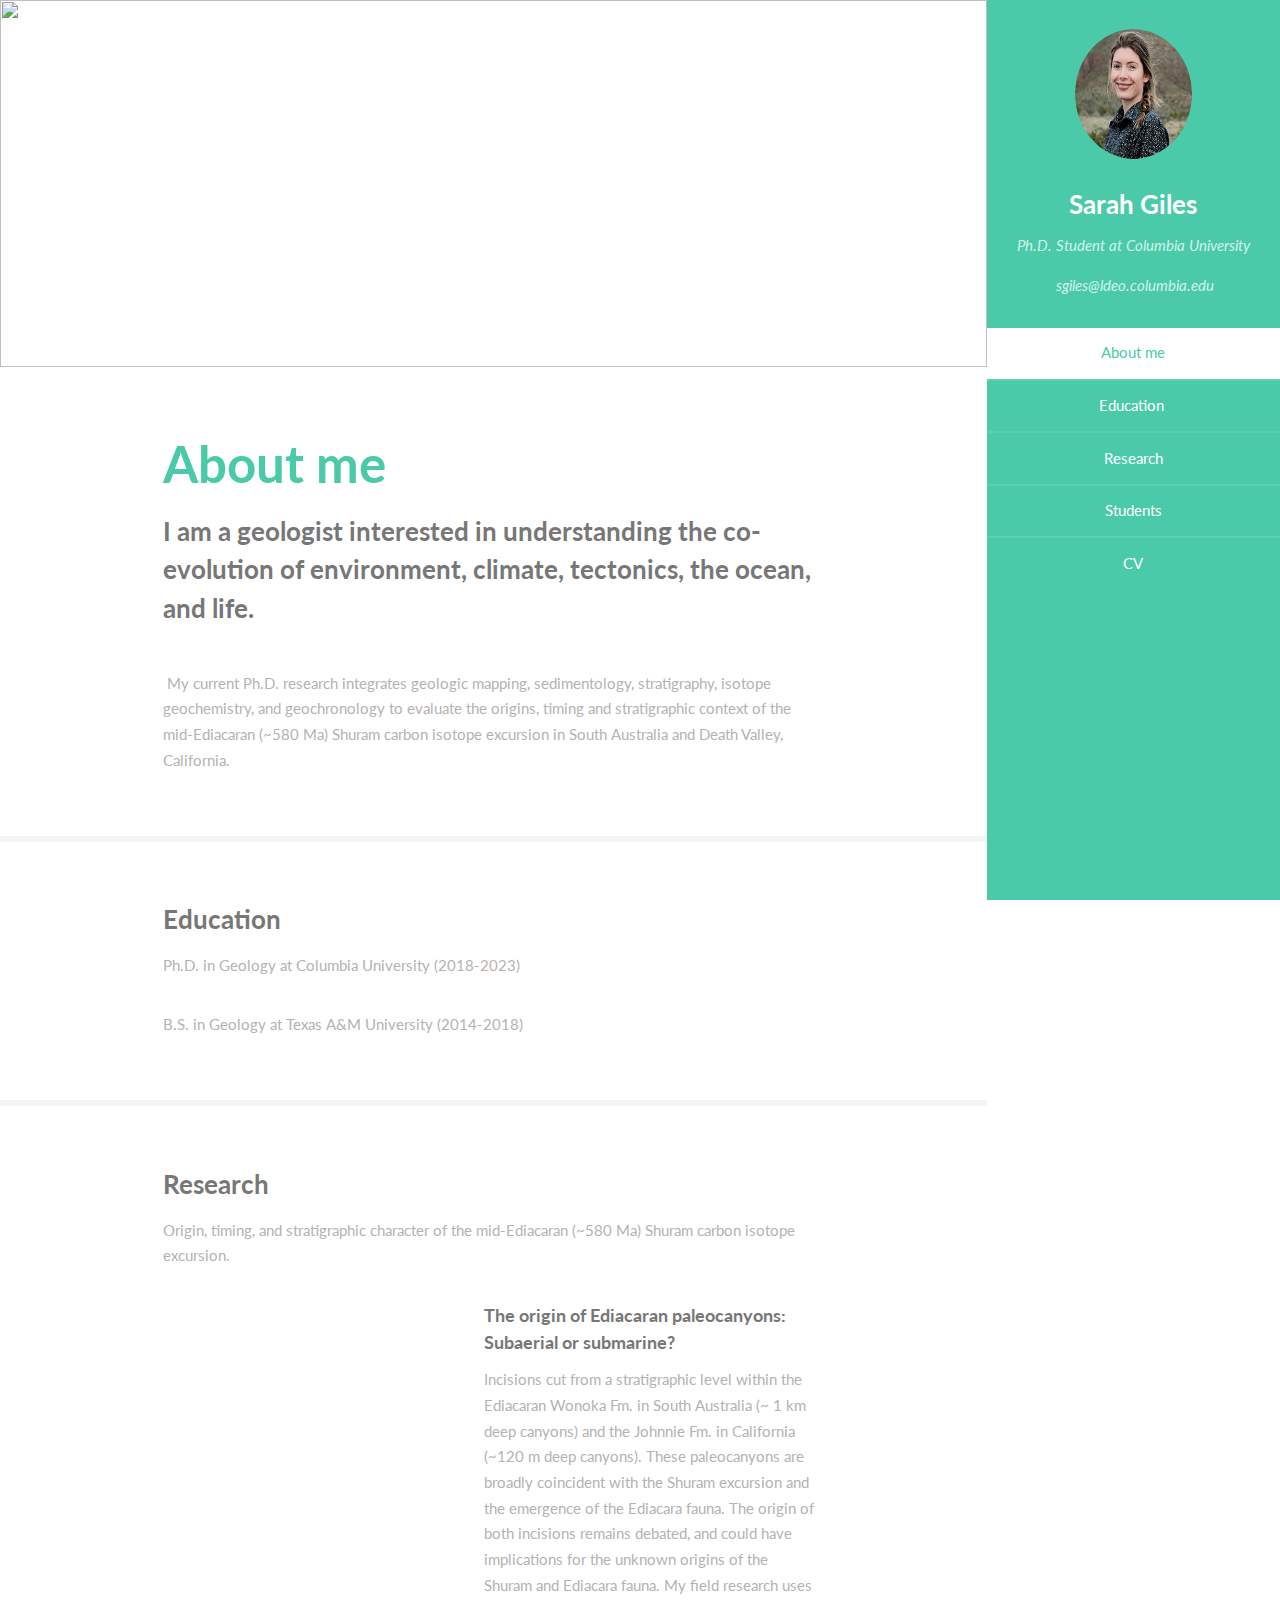
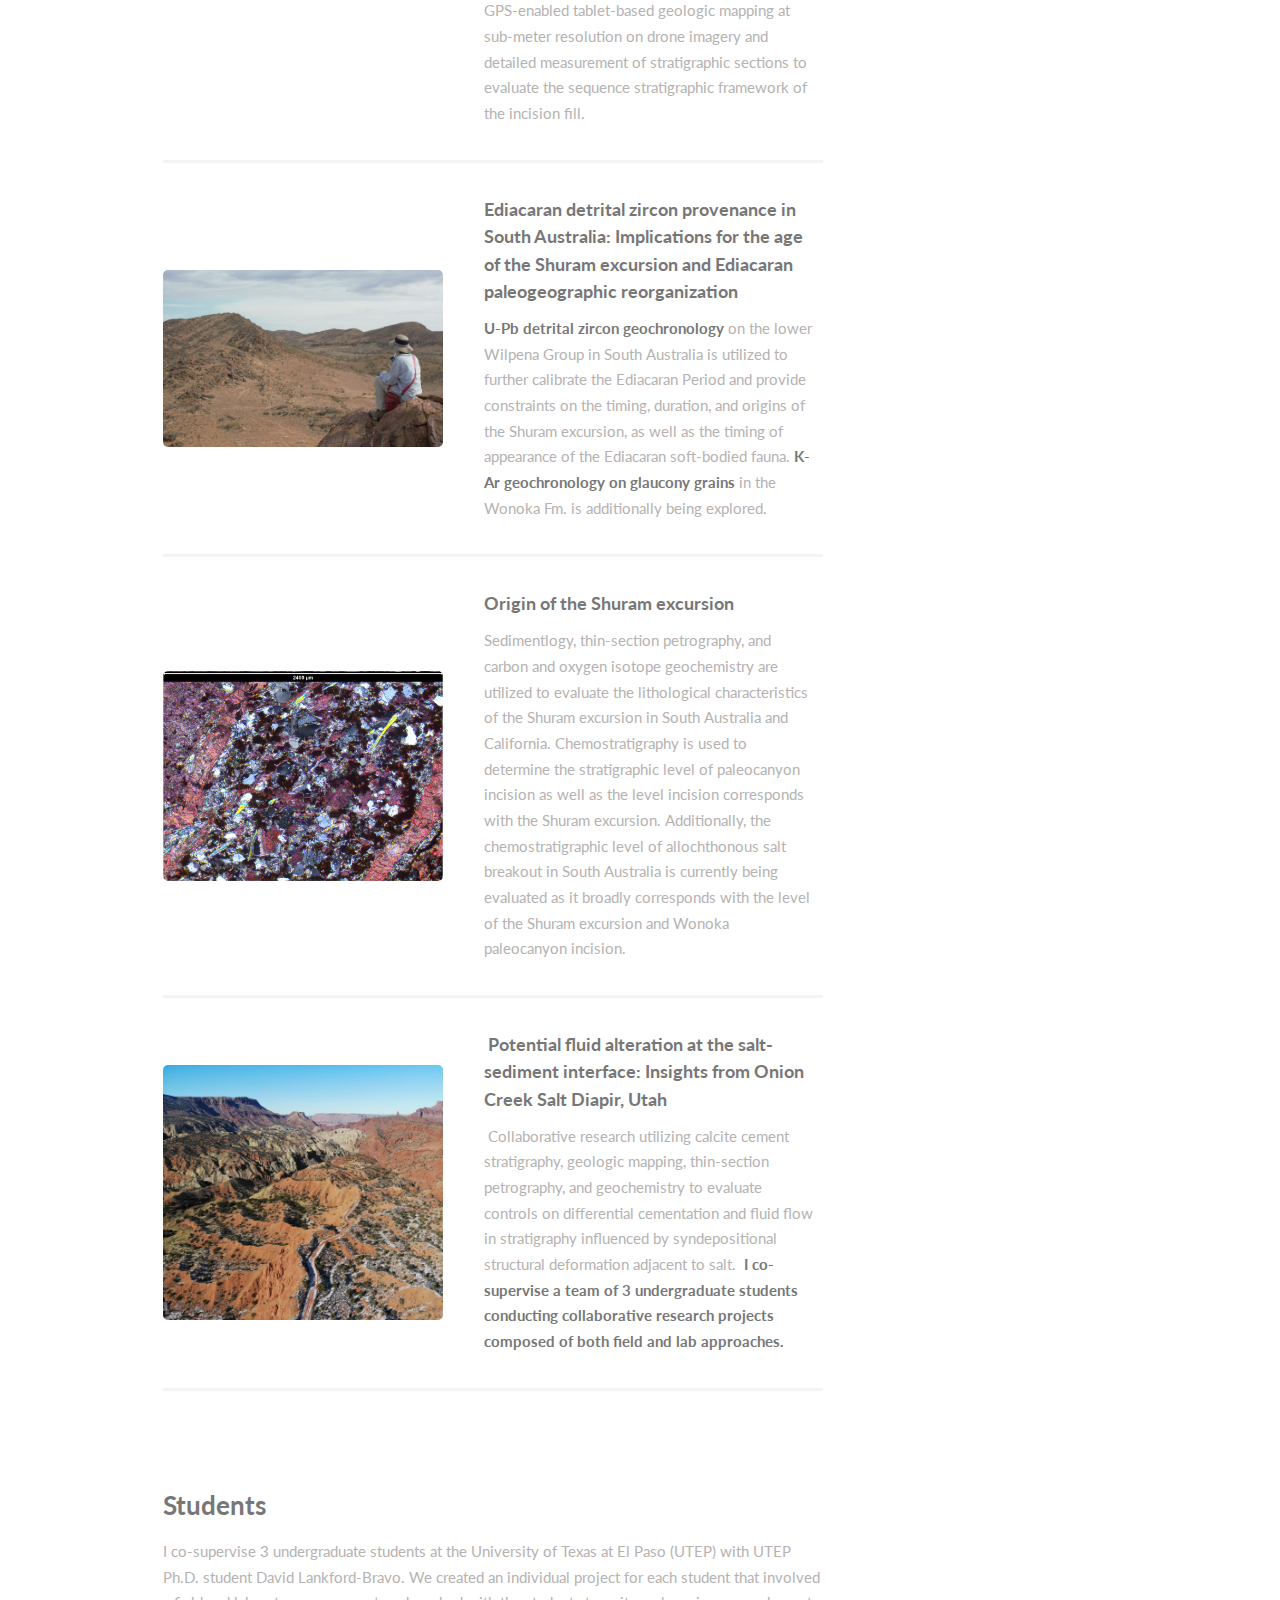
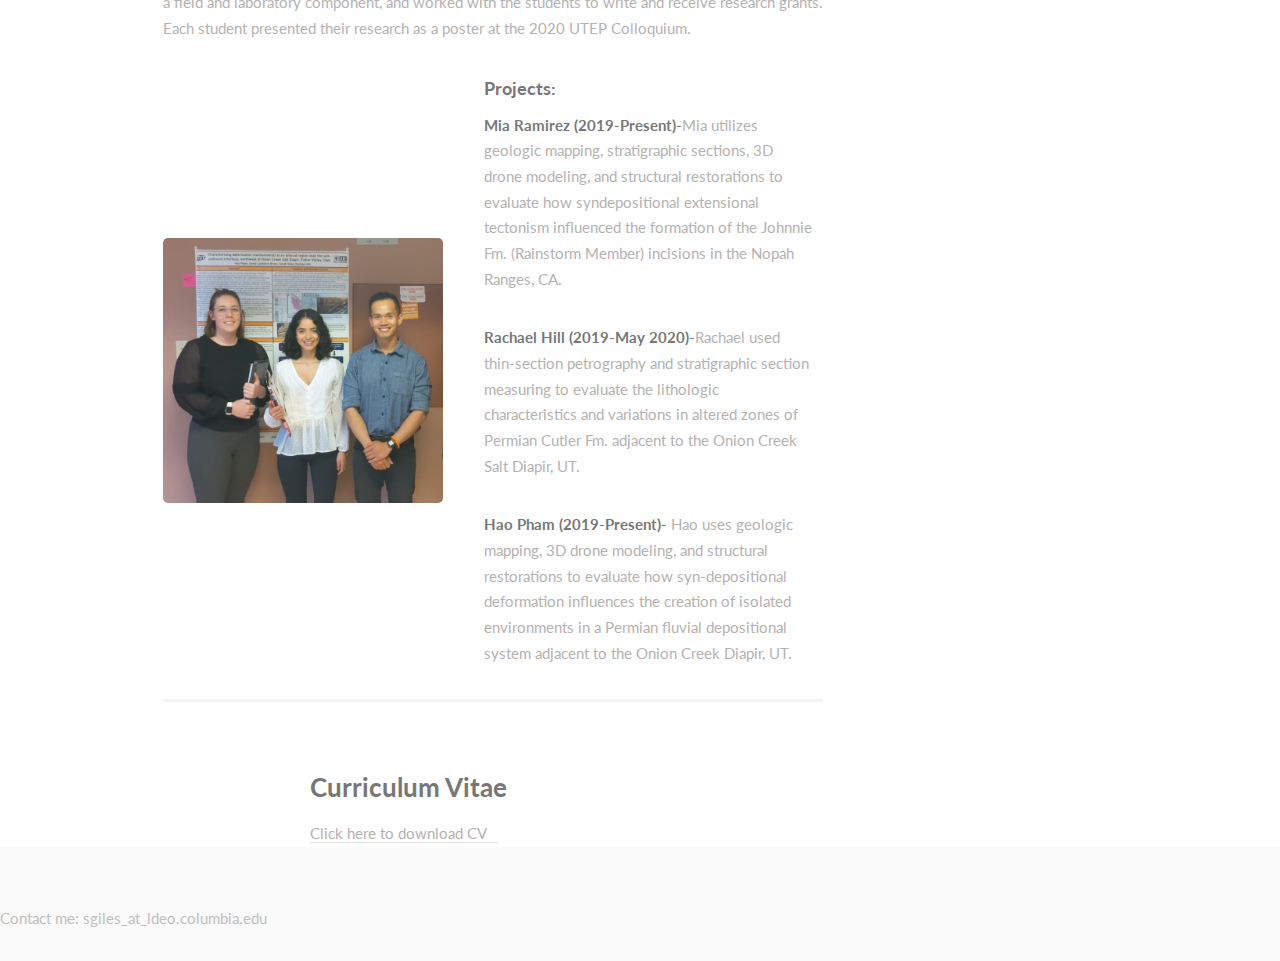
==== html5up-read-only/index.html @ ec3515dc "wowzers" ====
<!DOCTYPE HTML>
<!--
	Read Only by HTML5 UP
	html5up.net | @ajlkn
	Free for personal and commercial use under the CCA 3.0 license (html5up.net/license)
-->
<html>
	<head>
		<title>Read Only by HTML5 UP</title>
		<meta charset="utf-8" />
		<meta name="viewport" content="width=device-width, initial-scale=1, user-scalable=no" />
		<link rel="stylesheet" href="assets/css/main.css" />
	</head>
	<body class="is-preload">

		<!-- Header -->
			<section id="header">
				<header>
					<span class="image avatar"><img src="SG_Website_Photo_square2.jpg" alt="Sarah Giles the Coolest" width="600" height="130" /></span>
					<h1 id="logo"><a href="#">Sarah Giles</a></h1>
				  <p>Ph.D. Student at Columbia University</p>
					<p>&nbsp;sgiles@ldeo.columbia.edu</p>
                </header>
				<nav id="nav">
					<ul>
						<li><a href="#one" class="active">About me</a></li>
						<li><a href="#two">Education&nbsp;</a></li>
						<li><a href="#three">Research</a></li>
						<li><a href="#four">Students</a></li>
						<li><a href="#five">CV</a></li>
					</ul>
				</nav>
				
					</ul>
				</footer>
			</section>

		<!-- Wrapper -->
			<div id="wrapper">

				<!-- Main -->
					<div id="main">

						<!-- One -->
							<section id="one">
								<div class="image main" data-position="center">
									<img src="Aus_Drone_1.jpg" alt="" />
								</div>
								<div class="container">
									<header class="major">
									  <h2>About me</h2>
										<p>I am a geologist interested in understanding the co-evolution of environment, climate, tectonics, the ocean, and life.</p>
                                  </header>
									<p>&nbsp;My current Ph.D. research integrates geologic mapping, sedimentology, stratigraphy, isotope geochemistry, and geochronology to evaluate the origins, timing and stratigraphic context of the mid-Ediacaran (~580 Ma) Shuram carbon isotope excursion in South Australia and Death Valley, California.</p>
								</div>
							</section>

						<!-- Two -->
							<section id="two">
								<div class="container">
									<h3>Education</h3>
									<p>Ph.D. in Geology at Columbia University (2018-2023)</p>
									<p>B.S. in Geology at Texas A&M University (2014-2018) </p>
									
									</ul>
								</div>
							</section>

						<!-- Three -->
							<section id="three">
								<div class="container">
									<h3>Research</h3>
									<p> Origin, timing, and stratigraphic character of the mid-Ediacaran (~580 Ma) Shuram carbon isotope excursion.</p>
									<div class="features">
										<article>
											<a href="#" class="image"><img src="SG_photo_inthefield.JPG" alt="" /></a>
										  <div class="inner">
											<h4>The origin of Ediacaran paleocanyons: Subaerial or submarine?</h4>
											  <p>Incisions cut from a stratigraphic level within the Ediacaran Wonoka Fm. in South Australia (~ 1 km deep canyons) and the Johnnie Fm. in California (~120 m deep canyons). These paleocanyons are broadly coincident with the Shuram excursion and the emergence of the Ediacara fauna. The origin of both incisions remains debated, and could have implications for the unknown origins of the Shuram and Ediacara fauna. My field research uses GPS-enabled tablet-based geologic mapping at sub-meter resolution on drone imagery and&nbsp; detailed measurement of stratigraphic sections to evaluate the sequence stratigraphic framework of the incision fill. </p>
											</div>
										</article>
										<article>
											<a href="#" class="image"><img src="rocks.jpg" alt="" /></a>
										  <div class="inner">
											<h4>Ediacaran detrital zircon provenance in South Australia: Implications for the age of the Shuram excursion and Ediacaran paleogeographic reorganization &nbsp;</h4>
											  <p><strong>U-Pb detrital zircon geochronology</strong> on the lower Wilpena Group in South Australia is utilized to further calibrate the Ediacaran Period and provide constraints on the timing, duration, and origins of the Shuram excursion, as well as the timing of appearance of the Ediacaran soft-bodied fauna. <strong>K-Ar geochronology on glaucony grains</strong> in the Wonoka Fm. is additionally being explored.  &nbsp; &nbsp;</p>
										  </div>
										</article>
										<article>
											<a href="#" class="image"><img src="thin section.jpg" alt="" /></a>
											<div class="inner">
												<h4>Origin of the Shuram excursion</h4>
												<p>Sedimentlogy, thin-section petrography, and carbon and oxygen isotope geochemistry are utilized to evaluate the lithological characteristics of the Shuram excursion in South Australia and California. Chemostratigraphy is used to determine the stratigraphic level of paleocanyon incision as well as the level incision corresponds with the Shuram excursion. Additionally, the chemostratigraphic level of allochthonous salt breakout in South Australia is currently being evaluated as it broadly corresponds with the level of the Shuram excursion and Wonoka paleocanyon incision. </p>
										    </div>
										</article>
										<article>
											<a href="#" class="image"><img src="Picture1.jpg" alt="" /></a>
										  <div class="inner">
											<h4>&nbsp;Potential fluid alteration at the salt-sediment interface: Insights from Onion Creek Salt Diapir, Utah</h4>
											  <p>&nbsp;Collaborative research utilizing calcite cement stratigraphy, geologic mapping, thin-section petrography, and geochemistry to evaluate controls on differential cementation and fluid flow in stratigraphy influenced by syndepositional structural deformation adjacent to salt.&nbsp; <strong>I co-supervise a team of 3 undergraduate students conducting collaborative research projects composed of both field and lab approaches. </strong></p>
										  </div>
										</article>
										<article>
											</div>
										</article>
							  </div>
								</div>
							</section>

						<!-- Four -->
							<section id="four">
								<div class="container">
	<h3>Students&nbsp;</h3>
									<p>I co-supervise 3 undergraduate students at the University of Texas at El Paso (UTEP) with UTEP Ph.D. student David Lankford-Bravo. We created an individual project for each student that involved a field and laboratory component, and worked with the students to write and receive research grants. Each student presented their research as a poster at the 2020 UTEP Colloquium. </p>
									<div class="features">
										<article>
										  <a href="#" class="image"><img src="Students.jpg" alt="" /></a>
											<div class="inner">
												<h4>Projects:&nbsp;&nbsp; </h4> 
											  <p><strong> Mia Ramirez (2019-Present)-</strong>Mia utilizes geologic mapping, stratigraphic sections, 3D drone modeling, and structural restorations to evaluate how syndepositional extensional tectonism influenced the formation of the Johnnie Fm. (Rainstorm Member) incisions in the Nopah Ranges, CA.&nbsp;</p>
											  <p><strong>Rachael Hill (2019-May 2020)-</strong>Rachael used thin-section petrography and stratigraphic section measuring to evaluate the lithologic characteristics and variations in altered zones of Permian Cutler Fm. adjacent to the Onion Creek Salt Diapir, UT.&nbsp;</p>
												<p><strong>Hao Pham (2019-Present)- </strong>Hao uses geologic mapping, 3D drone modeling, and structural restorations to evaluate how syn-depositional deformation influences the creation of isolated environments in a Permian fluvial depositional system adjacent to the Onion Creek Diapir, UT.</p>
                                            </div>
	</article>
										<article>
											</div>
										</div>
									</form>
								</div>
							</section>
             <!-- Five -->
							<section id="two">
							  <div class="container">
								<h3>Curriculum Vitae</h3>
									<a href="Giles_CV_2020_Web.docx">Click here to download CV&nbsp; &nbsp;</a>
									
									
								  </ul>
								</div>
							</section>

						<!-- Five -->
						<!--
							<section id="five">
								<div class="container">
									<h3>Elements</h3>

									<section>
										<h4>Text</h4>
										<p>This is <b>bold</b> and this is <strong>strong</strong>. This is <i>italic</i> and this is <em>emphasized</em>.
										This is <sup>superscript</sup> text and this is <sub>subscript</sub> text.
										This is <u>underlined</u> and this is code: <code>for (;;) { ... }</code>. Finally, <a href="#">this is a link</a>.</p>
										<hr />
										<header>
											<h4>Heading with a Subtitle</h4>
											<p>Lorem ipsum dolor sit amet nullam id egestas urna aliquam</p>
										</header>
										<p>Nunc lacinia ante nunc ac lobortis. Interdum adipiscing gravida odio porttitor sem non mi integer non faucibus ornare mi ut ante amet placerat aliquet. Volutpat eu sed ante lacinia sapien lorem accumsan varius montes viverra nibh in adipiscing blandit tempus accumsan.</p>
										<header>
											<h5>Heading with a Subtitle</h5>
											<p>Lorem ipsum dolor sit amet nullam id egestas urna aliquam</p>
										</header>
										<p>Nunc lacinia ante nunc ac lobortis. Interdum adipiscing gravida odio porttitor sem non mi integer non faucibus ornare mi ut ante amet placerat aliquet. Volutpat eu sed ante lacinia sapien lorem accumsan varius montes viverra nibh in adipiscing blandit tempus accumsan.</p>
										<hr />
										<h2>Heading Level 2</h2>
										<h3>Heading Level 3</h3>
										<h4>Heading Level 4</h4>
										<h5>Heading Level 5</h5>
										<h6>Heading Level 6</h6>
										<hr />
										<h5>Blockquote</h5>
										<blockquote>Fringilla nisl. Donec accumsan interdum nisi, quis tincidunt felis sagittis eget tempus euismod. Vestibulum ante ipsum primis in faucibus vestibulum. Blandit adipiscing eu felis iaculis volutpat ac adipiscing accumsan faucibus. Vestibulum ante ipsum primis in faucibus lorem ipsum dolor sit amet nullam adipiscing eu felis.</blockquote>
										<h5>Preformatted</h5>
										<pre><code>i = 0;

while (!deck.isInOrder()) {
    print 'Iteration ' + i;
    deck.shuffle();
    i++;
}

print 'It took ' + i + ' iterations to sort the deck.';</code></pre>
									</section>

									<section>
										<h4>Lists</h4>
										<div class="row">
											<div class="col-6 col-12-xsmall">
												<h5>Unordered</h5>
												<ul>
													<li>Dolor pulvinar etiam magna etiam.</li>
													<li>Sagittis adipiscing lorem eleifend.</li>
													<li>Felis enim feugiat dolore viverra.</li>
												</ul>
												<h5>Alternate</h5>
												<ul class="alt">
													<li>Dolor pulvinar etiam magna etiam.</li>
													<li>Sagittis adipiscing lorem eleifend.</li>
													<li>Felis enim feugiat dolore viverra.</li>
												</ul>
											</div>
											<div class="col-6 col-12-xsmall">
												<h5>Ordered</h5>
												<ol>
													<li>Dolor pulvinar etiam magna etiam.</li>
													<li>Etiam vel felis at lorem sed viverra.</li>
													<li>Felis enim feugiat dolore viverra.</li>
													<li>Dolor pulvinar etiam magna etiam.</li>
													<li>Etiam vel felis at lorem sed viverra.</li>
													<li>Felis enim feugiat dolore viverra.</li>
												</ol>
												<h5>Icons</h5>
												<ul class="icons">
													<li><a href="#" class="icon brands fa-twitter"><span class="label">Twitter</span></a></li>
													<li><a href="#" class="icon brands fa-facebook-f"><span class="label">Facebook</span></a></li>
													<li><a href="#" class="icon brands fa-instagram"><span class="label">Instagram</span></a></li>
													<li><a href="#" class="icon brands fa-github"><span class="label">Github</span></a></li>
													<li><a href="#" class="icon brands fa-dribbble"><span class="label">Dribbble</span></a></li>
													<li><a href="#" class="icon brands fa-tumblr"><span class="label">Tumblr</span></a></li>
												</ul>
											</div>
										</div>
										<h5>Actions</h5>
										<ul class="actions">
											<li><a href="#" class="button primary">Default</a></li>
											<li><a href="#" class="button">Default</a></li>
											<li><a href="#" class="button alt">Default</a></li>
										</ul>
										<ul class="actions small">
											<li><a href="#" class="button primary small">Small</a></li>
											<li><a href="#" class="button small">Small</a></li>
											<li><a href="#" class="button alt small">Small</a></li>
										</ul>
										<div class="row">
											<div class="col-3 col-6-medium col-12-xsmall">
												<ul class="actions stacked">
													<li><a href="#" class="button primary">Default</a></li>
													<li><a href="#" class="button">Default</a></li>
													<li><a href="#" class="button alt">Default</a></li>
												</ul>
											</div>
											<div class="col-3 col-6 col-12-xsmall">
												<ul class="actions stacked">
													<li><a href="#" class="button primary small">Small</a></li>
													<li><a href="#" class="button small">Small</a></li>
													<li><a href="#" class="button alt small">Small</a></li>
												</ul>
											</div>
											<div class="col-3 col-6-medium col-12-xsmall">
												<ul class="actions stacked">
													<li><a href="#" class="button primary fit">Default</a></li>
													<li><a href="#" class="button fit">Default</a></li>
													<li><a href="#" class="button alt fit">Default</a></li>
												</ul>
											</div>
											<div class="col-3 col-6-medium col-12-xsmall">
												<ul class="actions stacked">
													<li><a href="#" class="button primary small fit">Small</a></li>
													<li><a href="#" class="button small fit">Small</a></li>
													<li><a href="#" class="button alt small fit">Small</a></li>
												</ul>
											</div>
										</div>
									</section>

									<section>
										<h4>Table</h4>
										<h5>Default</h5>
										<div class="table-wrapper">
											<table>
												<thead>
													<tr>
														<th>Name</th>
														<th>Description</th>
														<th>Price</th>
													</tr>
												</thead>
												<tbody>
													<tr>
														<td>Item One</td>
														<td>Ante turpis integer aliquet porttitor.</td>
														<td>29.99</td>
													</tr>
													<tr>
														<td>Item Two</td>
														<td>Vis ac commodo adipiscing arcu aliquet.</td>
														<td>19.99</td>
													</tr>
													<tr>
														<td>Item Three</td>
														<td> Morbi faucibus arcu accumsan lorem.</td>
														<td>29.99</td>
													</tr>
													<tr>
														<td>Item Four</td>
														<td>Vitae integer tempus condimentum.</td>
														<td>19.99</td>
													</tr>
													<tr>
														<td>Item Five</td>
														<td>Ante turpis integer aliquet porttitor.</td>
														<td>29.99</td>
													</tr>
												</tbody>
												<tfoot>
													<tr>
														<td colspan="2"></td>
														<td>100.00</td>
													</tr>
												</tfoot>
											</table>
										</div>

										<h5>Alternate</h5>
										<div class="table-wrapper">
											<table class="alt">
												<thead>
													<tr>
														<th>Name</th>
														<th>Description</th>
														<th>Price</th>
													</tr>
												</thead>
												<tbody>
													<tr>
														<td>Item One</td>
														<td>Ante turpis integer aliquet porttitor.</td>
														<td>29.99</td>
													</tr>
													<tr>
														<td>Item Two</td>
														<td>Vis ac commodo adipiscing arcu aliquet.</td>
														<td>19.99</td>
													</tr>
													<tr>
														<td>Item Three</td>
														<td> Morbi faucibus arcu accumsan lorem.</td>
														<td>29.99</td>
													</tr>
													<tr>
														<td>Item Four</td>
														<td>Vitae integer tempus condimentum.</td>
														<td>19.99</td>
													</tr>
													<tr>
														<td>Item Five</td>
														<td>Ante turpis integer aliquet porttitor.</td>
														<td>29.99</td>
													</tr>
												</tbody>
												<tfoot>
													<tr>
														<td colspan="2"></td>
														<td>100.00</td>
													</tr>
												</tfoot>
											</table>
										</div>
									</section>

									<section>
										<h4>Buttons</h4>
										<ul class="actions">
											<li><a href="#" class="button primary">Primary</a></li>
											<li><a href="#" class="button">Default</a></li>
											<li><a href="#" class="button alt">Alternate</a></li>
										</ul>
										<ul class="actions">
											<li><a href="#" class="button primary large">Large</a></li>
											<li><a href="#" class="button">Default</a></li>
											<li><a href="#" class="button alt small">Small</a></li>
										</ul>
										<ul class="actions fit">
											<li><a href="#" class="button primary fit">Fit</a></li>
											<li><a href="#" class="button fit">Fit</a></li>
											<li><a href="#" class="button alt fit">Fit</a></li>
										</ul>
										<ul class="actions fit small">
											<li><a href="#" class="button primary fit small">Fit + Small</a></li>
											<li><a href="#" class="button fit small">Fit + Small</a></li>
											<li><a href="#" class="button alt fit small">Fit + Small</a></li>
										</ul>
										<ul class="actions">
											<li><a href="#" class="button primary icon solid fa-download">Icon</a></li>
											<li><a href="#" class="button icon solid fa-download">Icon</a></li>
											<li><a href="#" class="button alt icon solid fa-check">Icon</a></li>
										</ul>
										<ul class="actions">
											<li><span class="button primary disabled">Primary</span></li>
											<li><span class="button disabled">Default</span></li>
											<li><span class="button alt disabled">Alternate</span></li>
										</ul>
									</section>

									<section>
										<h4>Form</h4>
										<form method="post" action="#">
											<div class="row gtr-uniform">
												<div class="col-6 col-12-xsmall">
													<input type="text" name="demo-name" id="demo-name" value="" placeholder="Name" />
												</div>
												<div class="col-6 col-12-xsmall">
													<input type="email" name="demo-email" id="demo-email" value="" placeholder="Email" />
												</div>
												<div class="col-12">
													<select name="demo-category" id="demo-category">
														<option value="">- Category -</option>
														<option value="1">Manufacturing</option>
														<option value="1">Shipping</option>
														<option value="1">Administration</option>
														<option value="1">Human Resources</option>
													</select>
												</div>
												<div class="col-4 col-12-medium">
													<input type="radio" id="demo-priority-low" name="demo-priority" checked>
													<label for="demo-priority-low">Low Priority</label>
												</div>
												<div class="col-4 col-12-medium">
													<input type="radio" id="demo-priority-normal" name="demo-priority">
													<label for="demo-priority-normal">Normal Priority</label>
												</div>
												<div class="col-4 col-12-medium">
													<input type="radio" id="demo-priority-high" name="demo-priority">
													<label for="demo-priority-high">High Priority</label>
												</div>
												<div class="col-6 col-12-medium">
													<input type="checkbox" id="demo-copy" name="demo-copy">
													<label for="demo-copy">Email me a copy of this message</label>
												</div>
												<div class="col-6 col-12-medium">
													<input type="checkbox" id="demo-human" name="demo-human" checked>
													<label for="demo-human">I am a human and not a robot</label>
												</div>
												<div class="col-12">
													<textarea name="demo-message" id="demo-message" placeholder="Enter your message" rows="6"></textarea>
												</div>
												<div class="col-12">
													<ul class="actions">
														<li><input type="submit" value="Send Message" /></li>
														<li><input type="reset" value="Reset" class="alt" /></li>
													</ul>
												</div>
											</div>
										</form>
									</section>

									<section>
										<h4>Image</h4>
										<h5>Fit</h5>
										<span class="image fit"><img src="images/banner.jpg" alt="" /></span>
										<div class="box alt">
											<div class="row gtr-50 gtr-uniform">
												<div class="col-4"><span class="image fit"><img src="images/pic01.jpg" alt="" /></span></div>
												<div class="col-4"><span class="image fit"><img src="images/pic02.jpg" alt="" /></span></div>
												<div class="col-4"><span class="image fit"><img src="images/pic03.jpg" alt="" /></span></div>
												<div class="col-4"><span class="image fit"><img src="images/pic02.jpg" alt="" /></span></div>
												<div class="col-4"><span class="image fit"><img src="images/pic03.jpg" alt="" /></span></div>
												<div class="col-4"><span class="image fit"><img src="images/pic01.jpg" alt="" /></span></div>
												<div class="col-4"><span class="image fit"><img src="images/pic03.jpg" alt="" /></span></div>
												<div class="col-4"><span class="image fit"><img src="images/pic01.jpg" alt="" /></span></div>
												<div class="col-4"><span class="image fit"><img src="images/pic02.jpg" alt="" /></span></div>
											</div>
										</div>
										<h5>Left &amp; Right</h5>
										<p><span class="image left"><img src="images/avatar.jpg" alt="" /></span>Fringilla nisl. Donec accumsan interdum nisi, quis tincidunt felis sagittis eget. tempus euismod. Vestibulum ante ipsum primis in faucibus vestibulum. Blandit adipiscing eu felis iaculis volutpat ac adipiscing accumsan eu faucibus. Integer ac pellentesque praesent tincidunt felis sagittis eget. tempus euismod. Vestibulum ante ipsum primis in faucibus vestibulum. Blandit adipiscing eu felis iaculis volutpat ac adipiscing accumsan eu faucibus. Integer ac pellentesque praesent. Donec accumsan interdum nisi, quis tincidunt felis sagittis eget. tempus euismod. Vestibulum ante ipsum primis in faucibus vestibulum. Blandit adipiscing eu felis iaculis volutpat ac adipiscing accumsan eu faucibus. Integer ac pellentesque praesent tincidunt felis sagittis eget. tempus euismod. Vestibulum ante ipsum primis in faucibus vestibulum. Blandit adipiscing eu felis iaculis volutpat ac adipiscing accumsan eu faucibus. Integer ac pellentesque praesent.</p>
										<p><span class="image right"><img src="images/avatar.jpg" alt="" /></span>Fringilla nisl. Donec accumsan interdum nisi, quis tincidunt felis sagittis eget. tempus euismod. Vestibulum ante ipsum primis in faucibus vestibulum. Blandit adipiscing eu felis iaculis volutpat ac adipiscing accumsan eu faucibus. Integer ac pellentesque praesent tincidunt felis sagittis eget. tempus euismod. Vestibulum ante ipsum primis in faucibus vestibulum. Blandit adipiscing eu felis iaculis volutpat ac adipiscing accumsan eu faucibus. Integer ac pellentesque praesent. Donec accumsan interdum nisi, quis tincidunt felis sagittis eget. tempus euismod. Vestibulum ante ipsum primis in faucibus vestibulum. Blandit adipiscing eu felis iaculis volutpat ac adipiscing accumsan eu faucibus. Integer ac pellentesque praesent tincidunt felis sagittis eget. tempus euismod. Vestibulum ante ipsum primis in faucibus vestibulum. Blandit adipiscing eu felis iaculis volutpat ac adipiscing accumsan eu faucibus. Integer ac pellentesque praesent.</p>
									</section>

								</div>
							</section>
						-->

					</div>

				<!-- Footer -->
					<section id="footer">Contact me: sgiles_at_ldeo.columbia.edu
						<div class="container"> </div>
					</section>

			</div>

		<!-- Scripts -->
			<script src="assets/js/jquery.min.js"></script>
			<script src="assets/js/jquery.scrollex.min.js"></script>
			<script src="assets/js/jquery.scrolly.min.js"></script>
			<script src="assets/js/browser.min.js"></script>
			<script src="assets/js/breakpoints.min.js"></script>
			<script src="assets/js/util.js"></script>
			<script src="assets/js/main.js"></script>

	</body>
</html>
---- html5up-read-only/assets/css/main.css ----
@import url("fontawesome-all.min.css");
@import url("https://fonts.googleapis.com/css?family=Lato:400,400italic,700,700italic|Source+Code+Pro:400");

/*
	Read Only by HTML5 UP
	html5up.net | @ajlkn
	Free for personal and commercial use under the CCA 3.0 license (html5up.net/license)
*/

html, body, div, span, applet, object,
iframe, h1, h2, h3, h4, h5, h6, p, blockquote,
pre, a, abbr, acronym, address, big, cite,
code, del, dfn, em, img, ins, kbd, q, s, samp,
small, strike, strong, sub, sup, tt, var, b,
u, i, center, dl, dt, dd, ol, ul, li, fieldset,
form, label, legend, table, caption, tbody,
tfoot, thead, tr, th, td, article, aside,
canvas, details, embed, figure, figcaption,
footer, header, hgroup, menu, nav, output, ruby,
section, summary, time, mark, audio, video {
	margin: 0;
	padding: 0;
	border: 0;
	font-size: 100%;
	font: inherit;
	vertical-align: baseline;}

article, aside, details, figcaption, figure,
footer, header, hgroup, menu, nav, section {
	display: block;}

body {
	line-height: 1;
}

ol, ul {
	list-style: none;
}

blockquote, q {
	quotes: none;
}

	blockquote:before, blockquote:after, q:before, q:after {
		content: '';
		content: none;
	}

table {
	border-collapse: collapse;
	border-spacing: 0;
}

body {
	-webkit-text-size-adjust: none;
}

mark {
	background-color: transparent;
	color: inherit;
}

input::-moz-focus-inner {
	border: 0;
	padding: 0;
}

input, select, textarea {
	-moz-appearance: none;
	-webkit-appearance: none;
	-ms-appearance: none;
	appearance: none;
}

/* Basic */

	html {
		box-sizing: border-box;
	}

	*, *:before, *:after {
		box-sizing: inherit;
	}

	body {
		background: #fff;
	}

		body.is-preload *, body.is-preload *:before, body.is-preload *:after {
			-moz-animation: none !important;
			-webkit-animation: none !important;
			-ms-animation: none !important;
			animation: none !important;
			-moz-transition: none !important;
			-webkit-transition: none !important;
			-ms-transition: none !important;
			transition: none !important;
		}

	body, input, select, textarea {
	color: #B5B2B2;
	font-family: "Lato", sans-serif;
	font-size: 16pt;
	font-weight: 400;
	line-height: 1.75em;
	}

	a {
		-moz-transition: color 0.2s ease-in-out, border-color 0.2s ease-in-out;
		-webkit-transition: color 0.2s ease-in-out, border-color 0.2s ease-in-out;
		-ms-transition: color 0.2s ease-in-out, border-color 0.2s ease-in-out;
		transition: color 0.2s ease-in-out, border-color 0.2s ease-in-out;
		border-bottom: solid 1px #e4e4e4;
		color: inherit;
		text-decoration: none;
	}

		a:hover {
			border-bottom-color: transparent;
			color: #4acaa8 !important;
		}

	strong, b {
		color: #777;
		font-weight: 700;
	}

	em, i {
		font-style: italic;
	}

	p {
		margin: 0 0 2.25em 0;
	}

	h1, h2, h3, h4, h5, h6 {
		color: #777;
		font-weight: 700;
		line-height: 1em;
		margin: 0 0 0.5625em 0;
	}

		h1 a, h2 a, h3 a, h4 a, h5 a, h6 a {
			border: 0;
			color: inherit;
			text-decoration: none;
		}

	h2 {
		font-size: 2em;
		line-height: 1.5em;
	}

	h3 {
		font-size: 1.75em;
		line-height: 1.5em;
	}

	h4 {
		font-size: 1.25em;
		line-height: 1.5em;
	}

	h5 {
		font-size: 0.9em;
		line-height: 1.5em;
	}

	h6 {
		font-size: 0.7em;
		line-height: 1.5em;
	}

	sub {
		font-size: 0.8em;
		position: relative;
		top: 0.5em;
	}

	sup {
		font-size: 0.8em;
		position: relative;
		top: -0.5em;
	}

	hr {
		border: 0;
		border-bottom: solid 2px #f4f4f4;
		margin: 2.25em 0;
	}

		hr.major {
			margin: 3.375em 0;
		}

	blockquote {
		border-left: solid 8px #e4e4e4;
		font-style: italic;
		margin: 0 0 2.25em 0;
		padding: 0.5em 0 0.5em 2em;
	}

	code {
		background: #555;
		border-radius: 5px;
		color: #fff;
		font-family: "Source Code Pro", monospace;
		font-size: 0.9em;
		margin: 0 0.25em;
		padding: 0.25em 0.65em;
	}

	pre {
		font-family: "Source Code Pro", monospace;
		font-size: 0.9em;
		margin: 0 0 2.25em 0;
	}

		pre code {
			-webkit-overflow-scrolling: touch;
			display: block;
			line-height: 1.5em;
			overflow-x: auto;
			padding: 1em 1.5em;
		}

	.align-left {
		text-align: left;
	}

	.align-center {
		text-align: center;
	}

	.align-right {
		text-align: right;
	}

/* Row */

	.row {
		display: flex;
		flex-wrap: wrap;
		box-sizing: border-box;
		align-items: stretch;
	}

		.row > * {
			box-sizing: border-box;
		}

		.row.gtr-uniform > * > :last-child {
			margin-bottom: 0;
		}

		.row.aln-left {
			justify-content: flex-start;
		}

		.row.aln-center {
			justify-content: center;
		}

		.row.aln-right {
			justify-content: flex-end;
		}

		.row.aln-top {
			align-items: flex-start;
		}

		.row.aln-middle {
			align-items: center;
		}

		.row.aln-bottom {
			align-items: flex-end;
		}

		.row > .imp {
			order: -1;
		}

		.row > .col-1 {
			width: 8.33333%;
		}

		.row > .off-1 {
			margin-left: 8.33333%;
		}

		.row > .col-2 {
			width: 16.66667%;
		}

		.row > .off-2 {
			margin-left: 16.66667%;
		}

		.row > .col-3 {
			width: 25%;
		}

		.row > .off-3 {
			margin-left: 25%;
		}

		.row > .col-4 {
			width: 33.33333%;
		}

		.row > .off-4 {
			margin-left: 33.33333%;
		}

		.row > .col-5 {
			width: 41.66667%;
		}

		.row > .off-5 {
			margin-left: 41.66667%;
		}

		.row > .col-6 {
			width: 50%;
		}

		.row > .off-6 {
			margin-left: 50%;
		}

		.row > .col-7 {
			width: 58.33333%;
		}

		.row > .off-7 {
			margin-left: 58.33333%;
		}

		.row > .col-8 {
			width: 66.66667%;
		}

		.row > .off-8 {
			margin-left: 66.66667%;
		}

		.row > .col-9 {
			width: 75%;
		}

		.row > .off-9 {
			margin-left: 75%;
		}

		.row > .col-10 {
			width: 83.33333%;
		}

		.row > .off-10 {
			margin-left: 83.33333%;
		}

		.row > .col-11 {
			width: 91.66667%;
		}

		.row > .off-11 {
			margin-left: 91.66667%;
		}

		.row > .col-12 {
			width: 100%;
		}

		.row > .off-12 {
			margin-left: 100%;
		}

		.row.gtr-0 {
			margin-top: 0;
			margin-left: 0em;
		}

			.row.gtr-0 > * {
				padding: 0 0 0 0em;
			}

			.row.gtr-0.gtr-uniform {
				margin-top: 0em;
			}

				.row.gtr-0.gtr-uniform > * {
					padding-top: 0em;
				}

		.row.gtr-25 {
			margin-top: 0;
			margin-left: -0.5em;
		}

			.row.gtr-25 > * {
				padding: 0 0 0 0.5em;
			}

			.row.gtr-25.gtr-uniform {
				margin-top: -0.5em;
			}

				.row.gtr-25.gtr-uniform > * {
					padding-top: 0.5em;
				}

		.row.gtr-50 {
			margin-top: 0;
			margin-left: -1em;
		}

			.row.gtr-50 > * {
				padding: 0 0 0 1em;
			}

			.row.gtr-50.gtr-uniform {
				margin-top: -1em;
			}

				.row.gtr-50.gtr-uniform > * {
					padding-top: 1em;
				}

		.row {
			margin-top: 0;
			margin-left: -2em;
		}

			.row > * {
				padding: 0 0 0 2em;
			}

			.row.gtr-uniform {
				margin-top: -2em;
			}

				.row.gtr-uniform > * {
					padding-top: 2em;
				}

		.row.gtr-150 {
			margin-top: 0;
			margin-left: -3em;
		}

			.row.gtr-150 > * {
				padding: 0 0 0 3em;
			}

			.row.gtr-150.gtr-uniform {
				margin-top: -3em;
			}

				.row.gtr-150.gtr-uniform > * {
					padding-top: 3em;
				}

		.row.gtr-200 {
			margin-top: 0;
			margin-left: -4em;
		}

			.row.gtr-200 > * {
				padding: 0 0 0 4em;
			}

			.row.gtr-200.gtr-uniform {
				margin-top: -4em;
			}

				.row.gtr-200.gtr-uniform > * {
					padding-top: 4em;
				}

		@media screen and (max-width: 1680px) {

			.row {
				display: flex;
				flex-wrap: wrap;
				box-sizing: border-box;
				align-items: stretch;
			}

				.row > * {
					box-sizing: border-box;
				}

				.row.gtr-uniform > * > :last-child {
					margin-bottom: 0;
				}

				.row.aln-left {
					justify-content: flex-start;
				}

				.row.aln-center {
					justify-content: center;
				}

				.row.aln-right {
					justify-content: flex-end;
				}

				.row.aln-top {
					align-items: flex-start;
				}

				.row.aln-middle {
					align-items: center;
				}

				.row.aln-bottom {
					align-items: flex-end;
				}

				.row > .imp-xlarge {
					order: -1;
				}

				.row > .col-1-xlarge {
					width: 8.33333%;
				}

				.row > .off-1-xlarge {
					margin-left: 8.33333%;
				}

				.row > .col-2-xlarge {
					width: 16.66667%;
				}

				.row > .off-2-xlarge {
					margin-left: 16.66667%;
				}

				.row > .col-3-xlarge {
					width: 25%;
				}

				.row > .off-3-xlarge {
					margin-left: 25%;
				}

				.row > .col-4-xlarge {
					width: 33.33333%;
				}

				.row > .off-4-xlarge {
					margin-left: 33.33333%;
				}

				.row > .col-5-xlarge {
					width: 41.66667%;
				}

				.row > .off-5-xlarge {
					margin-left: 41.66667%;
				}

				.row > .col-6-xlarge {
					width: 50%;
				}

				.row > .off-6-xlarge {
					margin-left: 50%;
				}

				.row > .col-7-xlarge {
					width: 58.33333%;
				}

				.row > .off-7-xlarge {
					margin-left: 58.33333%;
				}

				.row > .col-8-xlarge {
					width: 66.66667%;
				}

				.row > .off-8-xlarge {
					margin-left: 66.66667%;
				}

				.row > .col-9-xlarge {
					width: 75%;
				}

				.row > .off-9-xlarge {
					margin-left: 75%;
				}

				.row > .col-10-xlarge {
					width: 83.33333%;
				}

				.row > .off-10-xlarge {
					margin-left: 83.33333%;
				}

				.row > .col-11-xlarge {
					width: 91.66667%;
				}

				.row > .off-11-xlarge {
					margin-left: 91.66667%;
				}

				.row > .col-12-xlarge {
					width: 100%;
				}

				.row > .off-12-xlarge {
					margin-left: 100%;
				}

				.row.gtr-0 {
					margin-top: 0;
					margin-left: 0em;
				}

					.row.gtr-0 > * {
						padding: 0 0 0 0em;
					}

					.row.gtr-0.gtr-uniform {
						margin-top: 0em;
					}

						.row.gtr-0.gtr-uniform > * {
							padding-top: 0em;
						}

				.row.gtr-25 {
					margin-top: 0;
					margin-left: -0.5em;
				}

					.row.gtr-25 > * {
						padding: 0 0 0 0.5em;
					}

					.row.gtr-25.gtr-uniform {
						margin-top: -0.5em;
					}

						.row.gtr-25.gtr-uniform > * {
							padding-top: 0.5em;
						}

				.row.gtr-50 {
					margin-top: 0;
					margin-left: -1em;
				}

					.row.gtr-50 > * {
						padding: 0 0 0 1em;
					}

					.row.gtr-50.gtr-uniform {
						margin-top: -1em;
					}

						.row.gtr-50.gtr-uniform > * {
							padding-top: 1em;
						}

				.row {
					margin-top: 0;
					margin-left: -2em;
				}

					.row > * {
						padding: 0 0 0 2em;
					}

					.row.gtr-uniform {
						margin-top: -2em;
					}

						.row.gtr-uniform > * {
							padding-top: 2em;
						}

				.row.gtr-150 {
					margin-top: 0;
					margin-left: -3em;
				}

					.row.gtr-150 > * {
						padding: 0 0 0 3em;
					}

					.row.gtr-150.gtr-uniform {
						margin-top: -3em;
					}

						.row.gtr-150.gtr-uniform > * {
							padding-top: 3em;
						}

				.row.gtr-200 {
					margin-top: 0;
					margin-left: -4em;
				}

					.row.gtr-200 > * {
						padding: 0 0 0 4em;
					}

					.row.gtr-200.gtr-uniform {
						margin-top: -4em;
					}

						.row.gtr-200.gtr-uniform > * {
							padding-top: 4em;
						}

		}

		@media screen and (max-width: 1280px) {

			.row {
				display: flex;
				flex-wrap: wrap;
				box-sizing: border-box;
				align-items: stretch;
			}

				.row > * {
					box-sizing: border-box;
				}

				.row.gtr-uniform > * > :last-child {
					margin-bottom: 0;
				}

				.row.aln-left {
					justify-content: flex-start;
				}

				.row.aln-center {
					justify-content: center;
				}

				.row.aln-right {
					justify-content: flex-end;
				}

				.row.aln-top {
					align-items: flex-start;
				}

				.row.aln-middle {
					align-items: center;
				}

				.row.aln-bottom {
					align-items: flex-end;
				}

				.row > .imp-large {
					order: -1;
				}

				.row > .col-1-large {
					width: 8.33333%;
				}

				.row > .off-1-large {
					margin-left: 8.33333%;
				}

				.row > .col-2-large {
					width: 16.66667%;
				}

				.row > .off-2-large {
					margin-left: 16.66667%;
				}

				.row > .col-3-large {
					width: 25%;
				}

				.row > .off-3-large {
					margin-left: 25%;
				}

				.row > .col-4-large {
					width: 33.33333%;
				}

				.row > .off-4-large {
					margin-left: 33.33333%;
				}

				.row > .col-5-large {
					width: 41.66667%;
				}

				.row > .off-5-large {
					margin-left: 41.66667%;
				}

				.row > .col-6-large {
					width: 50%;
				}

				.row > .off-6-large {
					margin-left: 50%;
				}

				.row > .col-7-large {
					width: 58.33333%;
				}

				.row > .off-7-large {
					margin-left: 58.33333%;
				}

				.row > .col-8-large {
					width: 66.66667%;
				}

				.row > .off-8-large {
					margin-left: 66.66667%;
				}

				.row > .col-9-large {
					width: 75%;
				}

				.row > .off-9-large {
					margin-left: 75%;
				}

				.row > .col-10-large {
					width: 83.33333%;
				}

				.row > .off-10-large {
					margin-left: 83.33333%;
				}

				.row > .col-11-large {
					width: 91.66667%;
				}

				.row > .off-11-large {
					margin-left: 91.66667%;
				}

				.row > .col-12-large {
					width: 100%;
				}

				.row > .off-12-large {
					margin-left: 100%;
				}

				.row.gtr-0 {
					margin-top: 0;
					margin-left: 0em;
				}

					.row.gtr-0 > * {
						padding: 0 0 0 0em;
					}

					.row.gtr-0.gtr-uniform {
						margin-top: 0em;
					}

						.row.gtr-0.gtr-uniform > * {
							padding-top: 0em;
						}

				.row.gtr-25 {
					margin-top: 0;
					margin-left: -0.375em;
				}

					.row.gtr-25 > * {
						padding: 0 0 0 0.375em;
					}

					.row.gtr-25.gtr-uniform {
						margin-top: -0.375em;
					}

						.row.gtr-25.gtr-uniform > * {
							padding-top: 0.375em;
						}

				.row.gtr-50 {
					margin-top: 0;
					margin-left: -0.75em;
				}

					.row.gtr-50 > * {
						padding: 0 0 0 0.75em;
					}

					.row.gtr-50.gtr-uniform {
						margin-top: -0.75em;
					}

						.row.gtr-50.gtr-uniform > * {
							padding-top: 0.75em;
						}

				.row {
					margin-top: 0;
					margin-left: -1.5em;
				}

					.row > * {
						padding: 0 0 0 1.5em;
					}

					.row.gtr-uniform {
						margin-top: -1.5em;
					}

						.row.gtr-uniform > * {
							padding-top: 1.5em;
						}

				.row.gtr-150 {
					margin-top: 0;
					margin-left: -2.25em;
				}

					.row.gtr-150 > * {
						padding: 0 0 0 2.25em;
					}

					.row.gtr-150.gtr-uniform {
						margin-top: -2.25em;
					}

						.row.gtr-150.gtr-uniform > * {
							padding-top: 2.25em;
						}

				.row.gtr-200 {
					margin-top: 0;
					margin-left: -3em;
				}

					.row.gtr-200 > * {
						padding: 0 0 0 3em;
					}

					.row.gtr-200.gtr-uniform {
						margin-top: -3em;
					}

						.row.gtr-200.gtr-uniform > * {
							padding-top: 3em;
						}

		}

		@media screen and (max-width: 1024px) {

			.row {
				display: flex;
				flex-wrap: wrap;
				box-sizing: border-box;
				align-items: stretch;
			}

				.row > * {
					box-sizing: border-box;
				}

				.row.gtr-uniform > * > :last-child {
					margin-bottom: 0;
				}

				.row.aln-left {
					justify-content: flex-start;
				}

				.row.aln-center {
					justify-content: center;
				}

				.row.aln-right {
					justify-content: flex-end;
				}

				.row.aln-top {
					align-items: flex-start;
				}

				.row.aln-middle {
					align-items: center;
				}

				.row.aln-bottom {
					align-items: flex-end;
				}

				.row > .imp-medium {
					order: -1;
				}

				.row > .col-1-medium {
					width: 8.33333%;
				}

				.row > .off-1-medium {
					margin-left: 8.33333%;
				}

				.row > .col-2-medium {
					width: 16.66667%;
				}

				.row > .off-2-medium {
					margin-left: 16.66667%;
				}

				.row > .col-3-medium {
					width: 25%;
				}

				.row > .off-3-medium {
					margin-left: 25%;
				}

				.row > .col-4-medium {
					width: 33.33333%;
				}

				.row > .off-4-medium {
					margin-left: 33.33333%;
				}

				.row > .col-5-medium {
					width: 41.66667%;
				}

				.row > .off-5-medium {
					margin-left: 41.66667%;
				}

				.row > .col-6-medium {
					width: 50%;
				}

				.row > .off-6-medium {
					margin-left: 50%;
				}

				.row > .col-7-medium {
					width: 58.33333%;
				}

				.row > .off-7-medium {
					margin-left: 58.33333%;
				}

				.row > .col-8-medium {
					width: 66.66667%;
				}

				.row > .off-8-medium {
					margin-left: 66.66667%;
				}

				.row > .col-9-medium {
					width: 75%;
				}

				.row > .off-9-medium {
					margin-left: 75%;
				}

				.row > .col-10-medium {
					width: 83.33333%;
				}

				.row > .off-10-medium {
					margin-left: 83.33333%;
				}

				.row > .col-11-medium {
					width: 91.66667%;
				}

				.row > .off-11-medium {
					margin-left: 91.66667%;
				}

				.row > .col-12-medium {
					width: 100%;
				}

				.row > .off-12-medium {
					margin-left: 100%;
				}

				.row.gtr-0 {
					margin-top: 0;
					margin-left: 0em;
				}

					.row.gtr-0 > * {
						padding: 0 0 0 0em;
					}

					.row.gtr-0.gtr-uniform {
						margin-top: 0em;
					}

						.row.gtr-0.gtr-uniform > * {
							padding-top: 0em;
						}

				.row.gtr-25 {
					margin-top: 0;
					margin-left: -0.375em;
				}

					.row.gtr-25 > * {
						padding: 0 0 0 0.375em;
					}

					.row.gtr-25.gtr-uniform {
						margin-top: -0.375em;
					}

						.row.gtr-25.gtr-uniform > * {
							padding-top: 0.375em;
						}

				.row.gtr-50 {
					margin-top: 0;
					margin-left: -0.75em;
				}

					.row.gtr-50 > * {
						padding: 0 0 0 0.75em;
					}

					.row.gtr-50.gtr-uniform {
						margin-top: -0.75em;
					}

						.row.gtr-50.gtr-uniform > * {
							padding-top: 0.75em;
						}

				.row {
					margin-top: 0;
					margin-left: -1.5em;
				}

					.row > * {
						padding: 0 0 0 1.5em;
					}

					.row.gtr-uniform {
						margin-top: -1.5em;
					}

						.row.gtr-uniform > * {
							padding-top: 1.5em;
						}

				.row.gtr-150 {
					margin-top: 0;
					margin-left: -2.25em;
				}

					.row.gtr-150 > * {
						padding: 0 0 0 2.25em;
					}

					.row.gtr-150.gtr-uniform {
						margin-top: -2.25em;
					}

						.row.gtr-150.gtr-uniform > * {
							padding-top: 2.25em;
						}

				.row.gtr-200 {
					margin-top: 0;
					margin-left: -3em;
				}

					.row.gtr-200 > * {
						padding: 0 0 0 3em;
					}

					.row.gtr-200.gtr-uniform {
						margin-top: -3em;
					}

						.row.gtr-200.gtr-uniform > * {
							padding-top: 3em;
						}

		}

		@media screen and (max-width: 736px) {

			.row {
				display: flex;
				flex-wrap: wrap;
				box-sizing: border-box;
				align-items: stretch;
			}

				.row > * {
					box-sizing: border-box;
				}

				.row.gtr-uniform > * > :last-child {
					margin-bottom: 0;
				}

				.row.aln-left {
					justify-content: flex-start;
				}

				.row.aln-center {
					justify-content: center;
				}

				.row.aln-right {
					justify-content: flex-end;
				}

				.row.aln-top {
					align-items: flex-start;
				}

				.row.aln-middle {
					align-items: center;
				}

				.row.aln-bottom {
					align-items: flex-end;
				}

				.row > .imp-small {
					order: -1;
				}

				.row > .col-1-small {
					width: 8.33333%;
				}

				.row > .off-1-small {
					margin-left: 8.33333%;
				}

				.row > .col-2-small {
					width: 16.66667%;
				}

				.row > .off-2-small {
					margin-left: 16.66667%;
				}

				.row > .col-3-small {
					width: 25%;
				}

				.row > .off-3-small {
					margin-left: 25%;
				}

				.row > .col-4-small {
					width: 33.33333%;
				}

				.row > .off-4-small {
					margin-left: 33.33333%;
				}

				.row > .col-5-small {
					width: 41.66667%;
				}

				.row > .off-5-small {
					margin-left: 41.66667%;
				}

				.row > .col-6-small {
					width: 50%;
				}

				.row > .off-6-small {
					margin-left: 50%;
				}

				.row > .col-7-small {
					width: 58.33333%;
				}

				.row > .off-7-small {
					margin-left: 58.33333%;
				}

				.row > .col-8-small {
					width: 66.66667%;
				}

				.row > .off-8-small {
					margin-left: 66.66667%;
				}

				.row > .col-9-small {
					width: 75%;
				}

				.row > .off-9-small {
					margin-left: 75%;
				}

				.row > .col-10-small {
					width: 83.33333%;
				}

				.row > .off-10-small {
					margin-left: 83.33333%;
				}

				.row > .col-11-small {
					width: 91.66667%;
				}

				.row > .off-11-small {
					margin-left: 91.66667%;
				}

				.row > .col-12-small {
					width: 100%;
				}

				.row > .off-12-small {
					margin-left: 100%;
				}

				.row.gtr-0 {
					margin-top: 0;
					margin-left: 0em;
				}

					.row.gtr-0 > * {
						padding: 0 0 0 0em;
					}

					.row.gtr-0.gtr-uniform {
						margin-top: 0em;
					}

						.row.gtr-0.gtr-uniform > * {
							padding-top: 0em;
						}

				.row.gtr-25 {
					margin-top: 0;
					margin-left: -0.3125em;
				}

					.row.gtr-25 > * {
						padding: 0 0 0 0.3125em;
					}

					.row.gtr-25.gtr-uniform {
						margin-top: -0.3125em;
					}

						.row.gtr-25.gtr-uniform > * {
							padding-top: 0.3125em;
						}

				.row.gtr-50 {
					margin-top: 0;
					margin-left: -0.625em;
				}

					.row.gtr-50 > * {
						padding: 0 0 0 0.625em;
					}

					.row.gtr-50.gtr-uniform {
						margin-top: -0.625em;
					}

						.row.gtr-50.gtr-uniform > * {
							padding-top: 0.625em;
						}

				.row {
					margin-top: 0;
					margin-left: -1.25em;
				}

					.row > * {
						padding: 0 0 0 1.25em;
					}

					.row.gtr-uniform {
						margin-top: -1.25em;
					}

						.row.gtr-uniform > * {
							padding-top: 1.25em;
						}

				.row.gtr-150 {
					margin-top: 0;
					margin-left: -1.875em;
				}

					.row.gtr-150 > * {
						padding: 0 0 0 1.875em;
					}

					.row.gtr-150.gtr-uniform {
						margin-top: -1.875em;
					}

						.row.gtr-150.gtr-uniform > * {
							padding-top: 1.875em;
						}

				.row.gtr-200 {
					margin-top: 0;
					margin-left: -2.5em;
				}

					.row.gtr-200 > * {
						padding: 0 0 0 2.5em;
					}

					.row.gtr-200.gtr-uniform {
						margin-top: -2.5em;
					}

						.row.gtr-200.gtr-uniform > * {
							padding-top: 2.5em;
						}

		}

		@media screen and (max-width: 480px) {

			.row {
				display: flex;
				flex-wrap: wrap;
				box-sizing: border-box;
				align-items: stretch;
			}

				.row > * {
					box-sizing: border-box;
				}

				.row.gtr-uniform > * > :last-child {
					margin-bottom: 0;
				}

				.row.aln-left {
					justify-content: flex-start;
				}

				.row.aln-center {
					justify-content: center;
				}

				.row.aln-right {
					justify-content: flex-end;
				}

				.row.aln-top {
					align-items: flex-start;
				}

				.row.aln-middle {
					align-items: center;
				}

				.row.aln-bottom {
					align-items: flex-end;
				}

				.row > .imp-xsmall {
					order: -1;
				}

				.row > .col-1-xsmall {
					width: 8.33333%;
				}

				.row > .off-1-xsmall {
					margin-left: 8.33333%;
				}

				.row > .col-2-xsmall {
					width: 16.66667%;
				}

				.row > .off-2-xsmall {
					margin-left: 16.66667%;
				}

				.row > .col-3-xsmall {
					width: 25%;
				}

				.row > .off-3-xsmall {
					margin-left: 25%;
				}

				.row > .col-4-xsmall {
					width: 33.33333%;
				}

				.row > .off-4-xsmall {
					margin-left: 33.33333%;
				}

				.row > .col-5-xsmall {
					width: 41.66667%;
				}

				.row > .off-5-xsmall {
					margin-left: 41.66667%;
				}

				.row > .col-6-xsmall {
					width: 50%;
				}

				.row > .off-6-xsmall {
					margin-left: 50%;
				}

				.row > .col-7-xsmall {
					width: 58.33333%;
				}

				.row > .off-7-xsmall {
					margin-left: 58.33333%;
				}

				.row > .col-8-xsmall {
					width: 66.66667%;
				}

				.row > .off-8-xsmall {
					margin-left: 66.66667%;
				}

				.row > .col-9-xsmall {
					width: 75%;
				}

				.row > .off-9-xsmall {
					margin-left: 75%;
				}

				.row > .col-10-xsmall {
					width: 83.33333%;
				}

				.row > .off-10-xsmall {
					margin-left: 83.33333%;
				}

				.row > .col-11-xsmall {
					width: 91.66667%;
				}

				.row > .off-11-xsmall {
					margin-left: 91.66667%;
				}

				.row > .col-12-xsmall {
					width: 100%;
				}

				.row > .off-12-xsmall {
					margin-left: 100%;
				}

				.row.gtr-0 {
					margin-top: 0;
					margin-left: 0em;
				}

					.row.gtr-0 > * {
						padding: 0 0 0 0em;
					}

					.row.gtr-0.gtr-uniform {
						margin-top: 0em;
					}

						.row.gtr-0.gtr-uniform > * {
							padding-top: 0em;
						}

				.row.gtr-25 {
					margin-top: 0;
					margin-left: -0.3125em;
				}

					.row.gtr-25 > * {
						padding: 0 0 0 0.3125em;
					}

					.row.gtr-25.gtr-uniform {
						margin-top: -0.3125em;
					}

						.row.gtr-25.gtr-uniform > * {
							padding-top: 0.3125em;
						}

				.row.gtr-50 {
					margin-top: 0;
					margin-left: -0.625em;
				}

					.row.gtr-50 > * {
						padding: 0 0 0 0.625em;
					}

					.row.gtr-50.gtr-uniform {
						margin-top: -0.625em;
					}

						.row.gtr-50.gtr-uniform > * {
							padding-top: 0.625em;
						}

				.row {
					margin-top: 0;
					margin-left: -1.25em;
				}

					.row > * {
						padding: 0 0 0 1.25em;
					}

					.row.gtr-uniform {
						margin-top: -1.25em;
					}

						.row.gtr-uniform > * {
							padding-top: 1.25em;
						}

				.row.gtr-150 {
					margin-top: 0;
					margin-left: -1.875em;
				}

					.row.gtr-150 > * {
						padding: 0 0 0 1.875em;
					}

					.row.gtr-150.gtr-uniform {
						margin-top: -1.875em;
					}

						.row.gtr-150.gtr-uniform > * {
							padding-top: 1.875em;
						}

				.row.gtr-200 {
					margin-top: 0;
					margin-left: -2.5em;
				}

					.row.gtr-200 > * {
						padding: 0 0 0 2.5em;
					}

					.row.gtr-200.gtr-uniform {
						margin-top: -2.5em;
					}

						.row.gtr-200.gtr-uniform > * {
							padding-top: 2.5em;
						}

		}

/* Container */

	.container {
		margin: 0 auto;
		max-width: calc(100% - 4.5em);
		width: 45em;
	}

		.container.xsmall {
			width: 11.25em;
		}

		.container.small {
			width: 22.5em;
		}

		.container.medium {
			width: 33.75em;
		}

		.container.large {
			width: 56.25em;
		}

		.container.xlarge {
			width: 67.5em;
		}

		.container.max {
			width: 100%;
		}

		@media screen and (max-width: 1024px) {

			.container {
				width: 100% !important;
			}

		}

		@media screen and (max-width: 480px) {

			.container {
				max-width: calc(100% - 3.375em);
			}

		}

/* Section/Article */

	section.special, article.special {
		text-align: center;
	}

	header p {
		color: #aaa;
		position: relative;
		margin: 0 0 1.6875em 0;
	}

	header h2 + p {
		font-size: 1.25em;
		margin-top: -0.5em;
		line-height: 1.5em;
	}

	header h3 + p {
		font-size: 1.1em;
		margin-top: -0.35em;
		line-height: 1.5em;
	}

	header h4 + p,
	header h5 + p,
	header h6 + p {
		font-size: 0.9em;
		margin-top: -0.25em;
		line-height: 1.5em;
	}

	header.major h2 {
		color: #4acaa8;
		font-size: 3.5em;
	}

		header.major h2 + p {
			color: #777;
			font-size: 1.75em;
			font-weight: 700;
			margin-top: -0.75em;
		}

/* Form */

	form {
		margin: 0 0 2.25em 0;
	}

	label {
		color: #777;
		display: block;
		font-size: 0.9em;
		font-weight: 700;
		margin: 0 0 1.125em 0;
	}

	input::-moz-focus-inner {
		border: 0;
		padding: 0;
	}

	input[type="text"],
	input[type="password"],
	input[type="email"],
	select,
	textarea {
		-moz-appearance: none;
		-webkit-appearance: none;
		-ms-appearance: none;
		appearance: none;
		border-radius: 5px;
		border: none;
		border: solid 2px #e4e4e4;
		color: inherit;
		display: block;
		outline: 0;
		padding: 0 1em;
		text-decoration: none;
		width: 100%;
	}

		input[type="text"]:invalid,
		input[type="password"]:invalid,
		input[type="email"]:invalid,
		select:invalid,
		textarea:invalid {
			box-shadow: none;
		}

		input[type="text"]:focus,
		input[type="password"]:focus,
		input[type="email"]:focus,
		select:focus,
		textarea:focus {
			border-color: #4acaa8;
		}

	select {
		background-image: url("data:image/svg+xml;charset=utf8,%3Csvg xmlns='http://www.w3.org/2000/svg' width='40' height='40' preserveAspectRatio='none' viewBox='0 0 40 40'%3E%3Cpath d='M9.4,12.3l10.4,10.4l10.4-10.4c0.2-0.2,0.5-0.4,0.9-0.4c0.3,0,0.6,0.1,0.9,0.4l3.3,3.3c0.2,0.2,0.4,0.5,0.4,0.9 c0,0.4-0.1,0.6-0.4,0.9L20.7,31.9c-0.2,0.2-0.5,0.4-0.9,0.4c-0.3,0-0.6-0.1-0.9-0.4L4.3,17.3c-0.2-0.2-0.4-0.5-0.4-0.9 c0-0.4,0.1-0.6,0.4-0.9l3.3-3.3c0.2-0.2,0.5-0.4,0.9-0.4S9.1,12.1,9.4,12.3z' fill='%23e4e4e4' /%3E%3C/svg%3E");
		background-size: 1.25em;
		background-repeat: no-repeat;
		background-position: calc(100% - 1em) center;
		height: 2.75em;
		padding-right: 2.75em;
		text-overflow: ellipsis;
	}

		select option {
			color: #777;
			background: #fff;
		}

		select:focus::-ms-value {
			background-color: transparent;
		}

		select::-ms-expand {
			display: none;
		}

	input[type="text"],
	input[type="password"],
	input[type="email"],
	select {
		height: 2.75em;
	}

	textarea {
		padding: 0.75em 1em;
	}

	input[type="checkbox"],
	input[type="radio"] {
		-moz-appearance: none;
		-webkit-appearance: none;
		-ms-appearance: none;
		appearance: none;
		display: block;
		float: left;
		margin-right: -2em;
		opacity: 0;
		width: 1em;
		z-index: -1;
	}

		input[type="checkbox"] + label,
		input[type="radio"] + label {
			text-decoration: none;
			color: #888;
			cursor: pointer;
			display: inline-block;
			font-size: 1em;
			font-weight: 400;
			padding-left: 2.4em;
			padding-right: 0.75em;
			position: relative;
		}

			input[type="checkbox"] + label:before,
			input[type="radio"] + label:before {
				-moz-osx-font-smoothing: grayscale;
				-webkit-font-smoothing: antialiased;
				display: inline-block;
				font-style: normal;
				font-variant: normal;
				text-rendering: auto;
				line-height: 1;
				text-transform: none !important;
				font-family: 'Font Awesome 5 Free';
				font-weight: 900;
			}

			input[type="checkbox"] + label:before,
			input[type="radio"] + label:before {
				background: #fafafa;
				border-radius: 5px;
				border: solid 2px #e4e4e4;
				content: '';
				display: inline-block;
				font-size: 0.8em;
				height: 2.0625em;
				left: 0;
				line-height: 2.0625em;
				position: absolute;
				text-align: center;
				top: 0;
				width: 2.0625em;
			}

		input[type="checkbox"]:checked + label:before,
		input[type="radio"]:checked + label:before {
			background: #989898;
			border-color: #989898;
			color: #ffffff;
			content: '\f00c';
		}

		input[type="checkbox"]:focus + label:before,
		input[type="radio"]:focus + label:before {
			border-color: #4acaa8;
		}

	input[type="checkbox"] + label:before {
		border-radius: 5px;
	}

	input[type="radio"] + label:before {
		border-radius: 100%;
	}

	::-webkit-input-placeholder {
		color: #aaa !important;
		font-style: italic;
		opacity: 1.0;
	}

	:-moz-placeholder {
		color: #aaa !important;
		font-style: italic;
		opacity: 1.0;
	}

	::-moz-placeholder {
		color: #aaa !important;
		font-style: italic;
		opacity: 1.0;
	}

	:-ms-input-placeholder {
		color: #aaa !important;
		font-style: italic;
		opacity: 1.0;
	}

/* Box */

	.box {
		border-radius: 5px;
		border: solid 2px #e4e4e4;
		margin-bottom: 2.25em;
		padding: 1.5em;
	}

		.box > :last-child,
		.box > :last-child > :last-child,
		.box > :last-child > :last-child > :last-child {
			margin-bottom: 0;
		}

		.box.alt {
			border: 0;
			border-radius: 0;
			padding: 0;
		}

/* Icon */

	.icon {
		text-decoration: none;
		border-bottom: none;
		position: relative;
	}

		.icon:before {
			-moz-osx-font-smoothing: grayscale;
			-webkit-font-smoothing: antialiased;
			display: inline-block;
			font-style: normal;
			font-variant: normal;
			text-rendering: auto;
			line-height: 1;
			text-transform: none !important;
			font-family: 'Font Awesome 5 Free';
			font-weight: 400;
		}

		.icon > .label {
			display: none;
		}

		.icon:before {
			line-height: inherit;
		}

		.icon.solid:before {
			font-weight: 900;
		}

		.icon.brands:before {
			font-family: 'Font Awesome 5 Brands';
		}

/* Image */

	.image {
		border-radius: 5px;
		border: 0;
		display: inline-block;
		position: relative;
	}

		.image[data-position] img {
			-moz-object-fit: cover;
			-webkit-object-fit: cover;
			-ms-object-fit: cover;
			object-fit: cover;
			display: block;
			position: absolute;
			top: 0;
			left: 0;
			width: 100%;
			height: 100%;
		}

		.image[data-position="top left"] img {
			-moz-object-position: top left;
			-webkit-object-position: top left;
			-ms-object-position: top left;
			object-position: top left;
		}

		.image[data-position="top"] img {
			-moz-object-position: top;
			-webkit-object-position: top;
			-ms-object-position: top;
			object-position: top;
		}

		.image[data-position="top right"] img {
			-moz-object-position: top right;
			-webkit-object-position: top right;
			-ms-object-position: top right;
			object-position: top right;
		}

		.image[data-position="right"] img {
			-moz-object-position: right;
			-webkit-object-position: right;
			-ms-object-position: right;
			object-position: right;
		}

		.image[data-position="bottom right"] img {
			-moz-object-position: bottom right;
			-webkit-object-position: bottom right;
			-ms-object-position: bottom right;
			object-position: bottom right;
		}

		.image[data-position="bottom"] img {
			-moz-object-position: bottom;
			-webkit-object-position: bottom;
			-ms-object-position: bottom;
			object-position: bottom;
		}

		.image[data-position="bottom left"] img {
			-moz-object-position: bottom left;
			-webkit-object-position: bottom left;
			-ms-object-position: bottom left;
			object-position: bottom left;
		}

		.image[data-position="left"] img {
			-moz-object-position: left;
			-webkit-object-position: left;
			-ms-object-position: left;
			object-position: left;
		}

		.image[data-position="center"] img {
			-moz-object-position: center;
			-webkit-object-position: center;
			-ms-object-position: center;
			object-position: center;
		}

		.image[data-position="25% 25%"] img {
			-moz-object-position: 25% 25%;
			-webkit-object-position: 25% 25%;
			-ms-object-position: 25% 25%;
			object-position: 25% 25%;
		}

		.image[data-position="75% 25%"] img {
			-moz-object-position: 75% 25%;
			-webkit-object-position: 75% 25%;
			-ms-object-position: 75% 25%;
			object-position: 75% 25%;
		}

		.image[data-position="75% 75%"] img {
			-moz-object-position: 75% 75%;
			-webkit-object-position: 75% 75%;
			-ms-object-position: 75% 75%;
			object-position: 75% 75%;
		}

		.image[data-position="25% 75%"] img {
			-moz-object-position: 25% 75%;
			-webkit-object-position: 25% 75%;
			-ms-object-position: 25% 75%;
			object-position: 25% 75%;
		}

		.image img {
			border-radius: 5px;
			display: block;
		}

		.image.left {
			float: left;
			margin: 0 2.5em 2em 0;
			top: 0.25em;
		}

		.image.right {
			float: right;
			margin: 0 0 2em 2.5em;
			top: 0.0em;
		}

		.image.fit {
			display: block;
			margin: 0 0 2.25em 0;
			width: 100%;
		}

			.image.fit img {
				display: block;
				width: 100%;
			}

		.image.avatar {
			border-radius: 100%;
			overflow: hidden;
		}

			.image.avatar img {
	border-radius: 100%;
	display: block;
	width: 100%;
			}

		.image.main {
	display: block;
	height: 25em;
	border-radius: 0;
		}

			.image.main img {
				border-radius: 0;
			}

/* List */

	ol {
		list-style: decimal;
		margin: 0 0 2.25em 0;
		padding-left: 1.25em;
	}

		ol li {
			padding-left: 0.25em;
		}

	ul {
		list-style: disc;
		margin: 0 0 2.25em 0;
		padding-left: 1em;
	}

		ul li {
			padding-left: 0.5em;
		}

		ul.alt {
			list-style: none;
			padding-left: 0;
		}

			ul.alt li {
				border-top: solid 2px #f4f4f4;
				padding: 0.5em 0;
			}

				ul.alt li:first-child {
					border-top: 0;
					padding-top: 0;
				}

	dl {
		margin: 0 0 2.25em 0;
	}

/* Actions */

	ul.actions {
		display: -moz-flex;
		display: -webkit-flex;
		display: -ms-flex;
		display: flex;
		cursor: default;
		list-style: none;
		margin-left: -1.125em;
		padding-left: 0;
	}

		ul.actions li {
			padding: 0 0 0 1.125em;
			vertical-align: middle;
		}

		ul.actions.special {
			-moz-justify-content: center;
			-webkit-justify-content: center;
			-ms-justify-content: center;
			justify-content: center;
			width: 100%;
			margin-left: 0;
		}

			ul.actions.special li:first-child {
				padding-left: 0;
			}

		ul.actions.stacked {
			-moz-flex-direction: column;
			-webkit-flex-direction: column;
			-ms-flex-direction: column;
			flex-direction: column;
			margin-left: 0;
		}

			ul.actions.stacked li {
				padding: 1.125em 0 0 0;
			}

				ul.actions.stacked li:first-child {
					padding-top: 0;
				}

		ul.actions.fit {
			width: calc(100% + 1.125em);
		}

			ul.actions.fit li {
				-moz-flex-grow: 1;
				-webkit-flex-grow: 1;
				-ms-flex-grow: 1;
				flex-grow: 1;
				-moz-flex-shrink: 1;
				-webkit-flex-shrink: 1;
				-ms-flex-shrink: 1;
				flex-shrink: 1;
				width: 100%;
			}

				ul.actions.fit li > * {
					width: 100%;
				}

			ul.actions.fit.stacked {
				width: 100%;
			}

		@media screen and (max-width: 480px) {

			ul.actions:not(.fixed) {
				-moz-flex-direction: column;
				-webkit-flex-direction: column;
				-ms-flex-direction: column;
				flex-direction: column;
				margin-left: 0;
				width: 100% !important;
			}

				ul.actions:not(.fixed) li {
					-moz-flex-grow: 1;
					-webkit-flex-grow: 1;
					-ms-flex-grow: 1;
					flex-grow: 1;
					-moz-flex-shrink: 1;
					-webkit-flex-shrink: 1;
					-ms-flex-shrink: 1;
					flex-shrink: 1;
					padding: 1.125em 0 0 0;
					text-align: center;
					width: 100%;
				}

					ul.actions:not(.fixed) li > * {
						width: 100%;
					}

					ul.actions:not(.fixed) li:first-child {
						padding-top: 0;
					}

					ul.actions:not(.fixed) li input[type="submit"],
					ul.actions:not(.fixed) li input[type="reset"],
					ul.actions:not(.fixed) li input[type="button"],
					ul.actions:not(.fixed) li button,
					ul.actions:not(.fixed) li .button {
						width: 100%;
					}

						ul.actions:not(.fixed) li input[type="submit"].icon:before,
						ul.actions:not(.fixed) li input[type="reset"].icon:before,
						ul.actions:not(.fixed) li input[type="button"].icon:before,
						ul.actions:not(.fixed) li button.icon:before,
						ul.actions:not(.fixed) li .button.icon:before {
							margin-left: -0.5rem;
						}

		}

/* Feature Icons */

	ul.feature-icons {
		list-style: none;
		padding-left: 0;
	}

		ul.feature-icons li {
			text-decoration: none;
			display: inline-block;
			margin: 0 0 1.6875em 0;
			padding: 0.35em 0 0 3.5em;
			position: relative;
			vertical-align: top;
			width: 48%;
		}

			ul.feature-icons li:before {
				-moz-osx-font-smoothing: grayscale;
				-webkit-font-smoothing: antialiased;
				display: inline-block;
				font-style: normal;
				font-variant: normal;
				text-rendering: auto;
				line-height: 1;
				text-transform: none !important;
				font-family: 'Font Awesome 5 Free';
				font-weight: 400;
			}

			ul.feature-icons li:before {
				background: #4acaa8;
				border-radius: 100%;
				color: #ffffff;
				display: block;
				height: 2.5em;
				left: 0;
				line-height: 2.5em;
				position: absolute;
				text-align: center;
				top: 0;
				width: 2.5em;
			}

/* Icons */

	ul.icons {
		cursor: default;
		list-style: none;
		padding-left: 0;
	}

		ul.icons li {
			display: inline-block;
			padding: 0 1em 0 0;
		}

			ul.icons li:last-child {
				padding-right: 0 !important;
			}

			ul.icons li .icon:before {
				font-size: 1.25em;
			}

/* Table */

	.table-wrapper {
		-webkit-overflow-scrolling: touch;
		overflow-x: auto;
	}

	table {
		margin: 0 0 2.25em 0;
		width: 100%;
	}

		table tbody tr {
			border: solid 2px #f4f4f4;
			border-left: 0;
			border-right: 0;
		}

			table tbody tr:nth-child(2n + 1) {
				background-color: #fafafa;
			}

		table td {
			padding: 0.75em 0.75em;
		}

		table th {
			color: #777;
			font-size: 0.9em;
			font-weight: 700;
			padding: 0 0.75em 0.75em 0.75em;
			text-align: left;
		}

		table thead {
			border-bottom: solid 4px #e4e4e4;
		}

		table tfoot {
			border-top: solid 4px #e4e4e4;
		}

		table.alt {
			border-collapse: separate;
		}

			table.alt tbody tr td {
				border: solid 2px #e4e4e4;
				border-left-width: 0;
				border-top-width: 0;
			}

				table.alt tbody tr td:first-child {
					border-left-width: 2px;
				}

			table.alt tbody tr:first-child td {
				border-top-width: 2px;
			}

			table.alt thead {
				border-bottom: 0;
			}

			table.alt tfoot {
				border-top: 0;
			}

/* Button */

	input[type="submit"],
	input[type="reset"],
	input[type="button"],
	.button {
		-moz-appearance: none;
		-webkit-appearance: none;
		-ms-appearance: none;
		appearance: none;
		-moz-transition: background-color 0.2s ease-in-out, color 0.2s ease-in-out;
		-webkit-transition: background-color 0.2s ease-in-out, color 0.2s ease-in-out;
		-ms-transition: background-color 0.2s ease-in-out, color 0.2s ease-in-out;
		transition: background-color 0.2s ease-in-out, color 0.2s ease-in-out;
		background-color: #989898;
		border-radius: 5px;
		border: 0;
		color: #ffffff !important;
		cursor: pointer;
		display: inline-block;
		font-weight: 700;
		height: 2.75em;
		line-height: 2.75em;
		padding: 0 1.5em;
		text-align: center;
		text-decoration: none;
		white-space: nowrap;
	}

		input[type="submit"]:hover,
		input[type="reset"]:hover,
		input[type="button"]:hover,
		.button:hover {
			background-color: #a5a5a5;
			color: #ffffff !important;
		}

		input[type="submit"]:active,
		input[type="reset"]:active,
		input[type="button"]:active,
		.button:active {
			background-color: #8b8b8b;
		}

		input[type="submit"].icon,
		input[type="reset"].icon,
		input[type="button"].icon,
		.button.icon {
			padding-left: 1.35em;
		}

			input[type="submit"].icon:before,
			input[type="reset"].icon:before,
			input[type="button"].icon:before,
			.button.icon:before {
				margin-right: 0.5em;
			}

		input[type="submit"].fit,
		input[type="reset"].fit,
		input[type="button"].fit,
		.button.fit {
			width: 100%;
		}

		input[type="submit"].small,
		input[type="reset"].small,
		input[type="button"].small,
		.button.small {
			font-size: 0.8em;
		}

		input[type="submit"].large,
		input[type="reset"].large,
		input[type="button"].large,
		.button.large {
			font-size: 1.35em;
		}

		input[type="submit"].alt,
		input[type="reset"].alt,
		input[type="button"].alt,
		.button.alt {
			background-color: transparent;
			box-shadow: inset 0 0 0 2px #e4e4e4;
			color: #777 !important;
		}

			input[type="submit"].alt:hover,
			input[type="reset"].alt:hover,
			input[type="button"].alt:hover,
			.button.alt:hover {
				background-color: #f4f4f4;
				color: #777 !important;
			}

			input[type="submit"].alt:active,
			input[type="reset"].alt:active,
			input[type="button"].alt:active,
			.button.alt:active {
				background-color: #eaeaea;
			}

			input[type="submit"].alt.icon:before,
			input[type="reset"].alt.icon:before,
			input[type="button"].alt.icon:before,
			.button.alt.icon:before {
				color: #aaa;
			}

		input[type="submit"].primary,
		input[type="reset"].primary,
		input[type="button"].primary,
		.button.primary {
			background-color: #4acaa8;
			color: #ffffff !important;
		}

			input[type="submit"].primary:hover,
			input[type="reset"].primary:hover,
			input[type="button"].primary:hover,
			.button.primary:hover {
				background-color: #5ed0b1;
			}

			input[type="submit"].primary:active,
			input[type="reset"].primary:active,
			input[type="button"].primary:active,
			.button.primary:active {
				background-color: #39c29d;
			}

		input[type="submit"].disabled, input[type="submit"]:disabled,
		input[type="reset"].disabled,
		input[type="reset"]:disabled,
		input[type="button"].disabled,
		input[type="button"]:disabled,
		.button.disabled,
		.button:disabled {
			background-color: #888 !important;
			box-shadow: inset 0 -0.15em 0 0 rgba(0, 0, 0, 0.15);
			color: #fff !important;
			cursor: default;
			opacity: 0.25;
		}

/* Features */

	.features article {
		border-top: solid 3px #f4f4f4;
		margin-bottom: 2.25em;
		padding-top: 2.25em;
	}

		.features article:first-child {
			border-top: 0;
			padding-top: 0;
		}

		.features article .image {
			display: inline-block;
			padding-right: 2.5em;
			vertical-align: middle;
			width: 48%;
		}

			.features article .image img {
				display: block;
				width: 100%;
			}

		.features article .inner {
			display: inline-block;
			vertical-align: middle;
			width: 50%;
		}

			.features article .inner > :last-child {
				margin-bottom: 0;
			}

/* Header */

	#header {
		display: -moz-flex;
		display: -webkit-flex;
		display: -ms-flex;
		display: flex;
		-moz-flex-direction: column;
		-webkit-flex-direction: column;
		-ms-flex-direction: column;
		flex-direction: column;
		-moz-justify-content: space-between;
		-webkit-justify-content: space-between;
		-ms-justify-content: space-between;
		justify-content: space-between;
		background: #4acaa8;
		color: #d2f2e9;
		height: 100%;
		overflow-y: auto;
		position: fixed;
		text-align: center;
		top: 0;
		width: 23em;
		right: 0;
	}

		#header h1, #header h2, #header h3, #header h4, #header h5, #header h6 {
			color: #ffffff;
		}

			#header h1 a, #header h2 a, #header h3 a, #header h4 a, #header h5 a, #header h6 a {
				color: #ffffff;
			}

		#header header p {
			color: #b7eadc;
		}

		#header a {
			color: #d2f2e9;
		}

			#header a:hover {
				color: #ffffff !important;
			}

		#header > header {
			-moz-flex-shrink: 0;
			-webkit-flex-shrink: 0;
			-ms-flex-shrink: 0;
			flex-shrink: 0;
			padding: 3em;
		}

			#header > header .avatar {
				display: block;
				margin: 0 auto 2.25em auto;
				width: 8em;
			}

			#header > header h1 {
				font-size: 1.75em;
				margin: 0;
			}

			#header > header p {
				color: #d2f2e9;
				font-style: italic;
				margin: 1em 0 0 0;
			}

		#header > footer {
			-moz-flex-shrink: 0;
			-webkit-flex-shrink: 0;
			-ms-flex-shrink: 0;
			flex-shrink: 0;
			bottom: 0;
			left: 0;
			padding: 2em;
			width: 100%;
		}

			#header > footer .icons {
				margin: 0;
			}

				#header > footer .icons li a {
					color: #b7eadc;
				}

		#header > nav {
			-moz-flex-grow: 1;
			-webkit-flex-grow: 1;
			-ms-flex-grow: 1;
			flex-grow: 1;
		}

			#header > nav ul {
				list-style: none;
				margin: 0;
				padding: 0;
			}

				#header > nav ul li {
					border-top: solid 2px #5ccfb1;
					display: block;
					padding: 0;
				}

					#header > nav ul li a {
						-moz-transition: none;
						-webkit-transition: none;
						-ms-transition: none;
						transition: none;
						border: 0;
						color: #ffffff !important;
						display: block;
						padding: 0.85em 0;
						text-decoration: none;
					}

						#header > nav ul li a.active {
							background: #fff;
							color: #4acaa8 !important;
						}

					#header > nav ul li:first-child {
						border-top: 0;
					}

/* Wrapper */

	#wrapper {
		background: #fff;
		padding-right: 23em;
	}

/* Main */

	#main > section {
		border-top: solid 6px #f4f4f4;
	}

		#main > section > .container {
			padding: 6em 0 4em 0;
		}

		#main > section:first-child {
			border-top: 0;
		}

/* Footer */

	#footer {
		background: #fafafa;
		border-top: 0;
		color: #c0c0c0;
		overflow: hidden;
		padding: 4em 0 2em 0;
	}

		#footer .copyright {
			line-height: 1em;
			list-style: none;
			padding: 0;
		}

			#footer .copyright li {
				border-left: solid 1px #d4d4d4;
				display: inline-block;
				font-size: 0.8em;
				margin-left: 1em;
				padding-left: 1em;
			}

				#footer .copyright li:first-child {
					border-left: 0;
					margin-left: 0;
					padding-left: 0;
				}

				#footer .copyright li a {
					color: inherit;
				}

/* XLarge */

	@media screen and (max-width: 1680px) {

		/* Basic */

			body, input, select, textarea {
				font-size: 13pt;
			}

		/* Header */

			#header {
				width: 21em;
			}

				#header > header {
					padding: 2em;
				}

				#header > footer {
					padding: 1.5em;
				}

		/* Wrapper */

			#wrapper {
				padding-right: 21em;
			}

		/* Main */

			#main > section > .container {
				padding: 4em 0 2em 0;
			}

	}

/* Large */

	@media screen and (max-width: 1280px) {

		/* Basic */

			body, input, select, textarea {
				font-size: 11pt;
			}

		/* Header */

			#header {
				width: 20em;
			}

		/* Wrapper */

			#wrapper {
				padding-right: 20em;
			}

	}

/* Medium */

	#titleBar {
		display: none;
	}

	@media screen and (max-width: 1024px) {

		/* Basic */

			html, body {
				overflow-x: hidden;
			}

			body, input, select, textarea {
				font-size: 12pt;
			}

		/* Image */

			.image.left, .image.right {
				max-width: 40%;
			}

				.image.left img, .image.right img {
					width: 100%;
				}

			.image.main {
				height: 20em;
			}

		/* Header */

			#header {
				-moz-backface-visibility: hidden;
				-webkit-backface-visibility: hidden;
				-ms-backface-visibility: hidden;
				backface-visibility: hidden;
				-moz-transition: -moz-transform 0.5s ease;
				-webkit-transition: -webkit-transform 0.5s ease;
				-ms-transition: -ms-transform 0.5s ease;
				transition: transform 0.5s ease;
				display: block;
				height: 100%;
				overflow-y: auto;
				position: fixed;
				top: 0;
				width: 23em;
				z-index: 10002;
				-moz-transform: translateX(23em);
				-webkit-transform: translateX(23em);
				-ms-transform: translateX(23em);
				transform: translateX(23em);
				right: 0;
			}

				#header > footer {
					bottom: auto;
					left: auto;
					margin: 0.5em 0 0 0;
					position: relative;
					right: auto;
					top: auto;
				}

		/* Wrapper */

			#wrapper {
				-moz-backface-visibility: hidden;
				-webkit-backface-visibility: hidden;
				-ms-backface-visibility: hidden;
				backface-visibility: hidden;
				-moz-transition: -moz-transform 0.5s ease;
				-webkit-transition: -webkit-transform 0.5s ease;
				-ms-transition: -ms-transform 0.5s ease;
				transition: transform 0.5s ease;
				padding: 44px 0 1px 0;
			}

		/* Header Panel */

			#titleBar {
				-moz-backface-visibility: hidden;
				-webkit-backface-visibility: hidden;
				-ms-backface-visibility: hidden;
				backface-visibility: hidden;
				-moz-transition: -moz-transform 0.5s ease;
				-webkit-transition: -webkit-transform 0.5s ease;
				-ms-transition: -ms-transform 0.5s ease;
				transition: transform 0.5s ease;
				display: block;
				height: 44px;
				left: 0;
				position: fixed;
				top: 0;
				width: 100%;
				z-index: 10001;
				background: #222;
				color: #fff;
				min-width: 320px;
			}

				#titleBar .title {
					color: #fff;
					display: block;
					font-weight: 700;
					height: 44px;
					line-height: 44px;
					padding: 0 1em;
					width: 100%;
					text-align: left;
				}

					#titleBar .title a {
						border: 0;
						text-decoration: none;
					}

				#titleBar .toggle {
					text-decoration: none;
					height: 4em;
					position: absolute;
					top: 0;
					width: 6em;
					border: 0;
					outline: 0;
					right: 0;
				}

					#titleBar .toggle:before {
						-moz-osx-font-smoothing: grayscale;
						-webkit-font-smoothing: antialiased;
						display: inline-block;
						font-style: normal;
						font-variant: normal;
						text-rendering: auto;
						line-height: 1;
						text-transform: none !important;
						font-family: 'Font Awesome 5 Free';
						font-weight: 900;
					}

					#titleBar .toggle:before {
						background: #4acaa8;
						color: #ffffff;
						content: '\f0c9';
						display: block;
						font-size: 18px;
						height: 44px;
						line-height: 44px;
						position: absolute;
						text-align: center;
						top: 0;
						width: 64px;
						right: 0;
					}

			body.header-visible #wrapper, body.header-visible #titleBar {
				-moz-transform: translateX(-23em);
				-webkit-transform: translateX(-23em);
				-ms-transform: translateX(-23em);
				transform: translateX(-23em);
			}

			body.header-visible #header {
				-moz-transform: translateX(0);
				-webkit-transform: translateX(0);
				-ms-transform: translateX(0);
				transform: translateX(0);
			}

	}

/* Small */

	@media screen and (max-width: 736px) {

		/* Basic */

			body, input, select, textarea {
				font-size: 12pt;
			}

			h1 br, h2 br, h3 br, h4 br, h5 br, h6 br {
				display: none;
			}

			h2 {
				font-size: 1.75em;
			}

			h3 {
				font-size: 1.5em;
			}

			h4 {
				font-size: 1em;
			}

		/* Image */

			.image.left {
				margin: 0 1.5em 1em 0;
			}

			.image.right {
				margin: 0 0 1em 1.5em;
			}

			.image.main {
				height: 12em;
			}

		/* Section/Article */

			header br {
				display: none;
			}

			header.major h2 {
				font-size: 2.5em;
			}

				header.major h2 + p {
					font-size: 1.5em;
				}

		/* Features */

			.features article .image {
				display: block;
				margin: 0 0 2.25em 0;
				padding-right: 0;
				width: 100%;
			}

			.features article .inner {
				display: block;
				width: 100%;
			}

		/* Header */

			#header {
				width: 17em;
				-moz-transform: translateX(17em);
				-webkit-transform: translateX(17em);
				-ms-transform: translateX(17em);
				transform: translateX(17em);
				right: 0;
			}

				#header > header {
					padding: 2em;
				}

					#header > header .avatar {
						margin: 0 auto 1.6875em auto;
						width: 6em;
					}

					#header > header h1 {
						font-size: 1.5em;
					}

					#header > header p {
						margin: 1em 0 0 0;
					}

				#header > footer {
					padding: 1.5em;
				}

		/* Main */

			#main > section > .container {
				padding: 2em 0 0 0;
			}

		/* Footer */

			#footer {
				text-align: center;
			}

				#footer .copyright li {
					border-left: 0;
					display: block;
					line-height: 1.75em;
					margin: 0.75em 0 0 0;
					padding-left: 0;
				}

					#footer .copyright li:first-child {
						margin-top: 0;
					}

		/* Header Panel */

			#titleBar .toggle {
				height: 4em;
				width: 6em;
			}

				#titleBar .toggle:before {
					font-size: 14px;
					width: 44px;
				}

			body.header-visible #wrapper, body.header-visible #titleBar {
				-moz-transform: translateX(-17em);
				-webkit-transform: translateX(-17em);
				-ms-transform: translateX(-17em);
				transform: translateX(-17em);
			}

	}

/* XSmall */

	@media screen and (max-width: 480px) {

		/* Basic */

			html, body {
				min-width: 320px;
			}

			body, input, select, textarea {
				font-size: 12pt;
			}

		/* List */

			ul.actions {
				margin: 0 0 2.25em 0;
			}

				ul.actions li {
					display: block;
					padding: 1.125em 0 0 0;
					text-align: center;
					width: 100%;
				}

					ul.actions li:first-child {
						padding-top: 0;
					}

					ul.actions li > * {
						width: 100%;
						margin: 0 !important;
					}

						ul.actions li > *.icon:before {
							margin-left: -2em;
						}

				ul.actions.small li {
					padding: 0.5625em 0 0 0;
				}

					ul.actions.small li:first-child {
						padding-top: 0;
					}

			ul.feature-icons li {
				display: block;
				width: 100%;
			}

		/* Button */

			input[type="submit"],
			input[type="reset"],
			input[type="button"],
			.button {
				padding: 0;
			}

	}
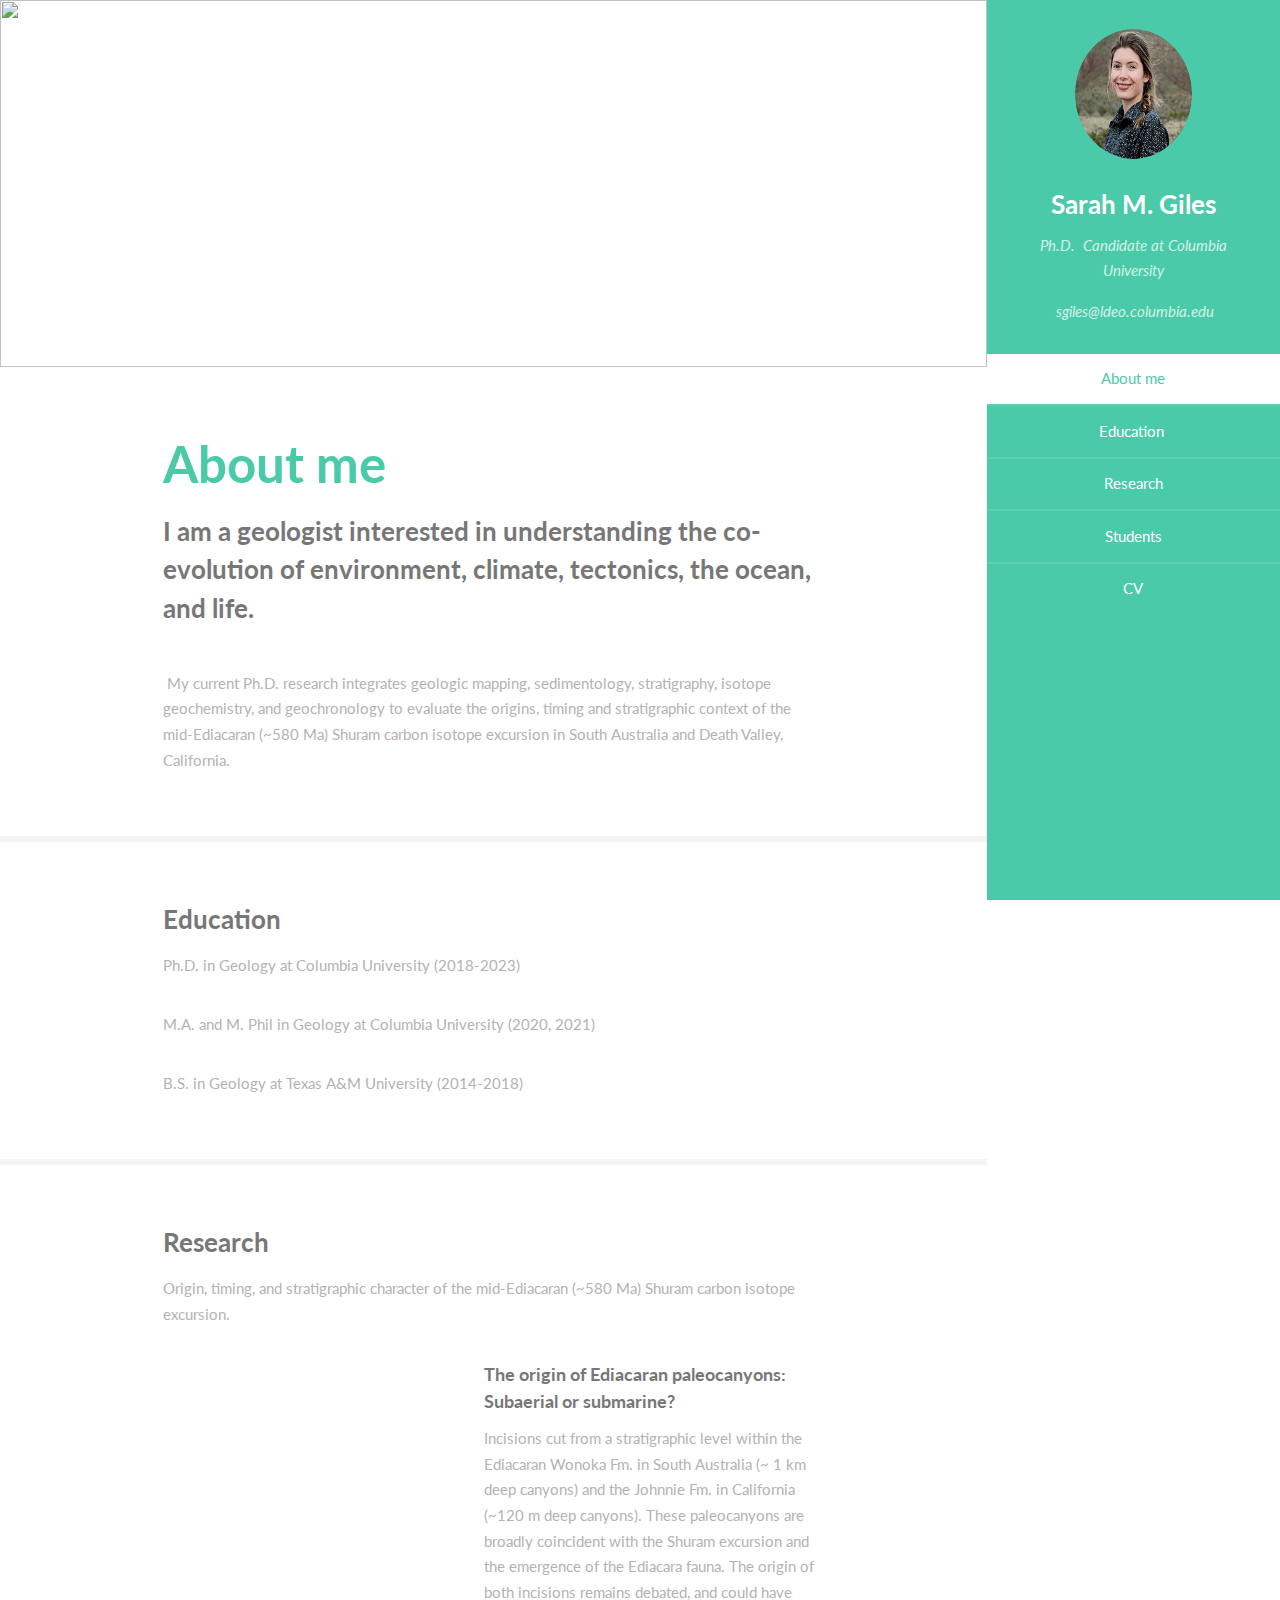
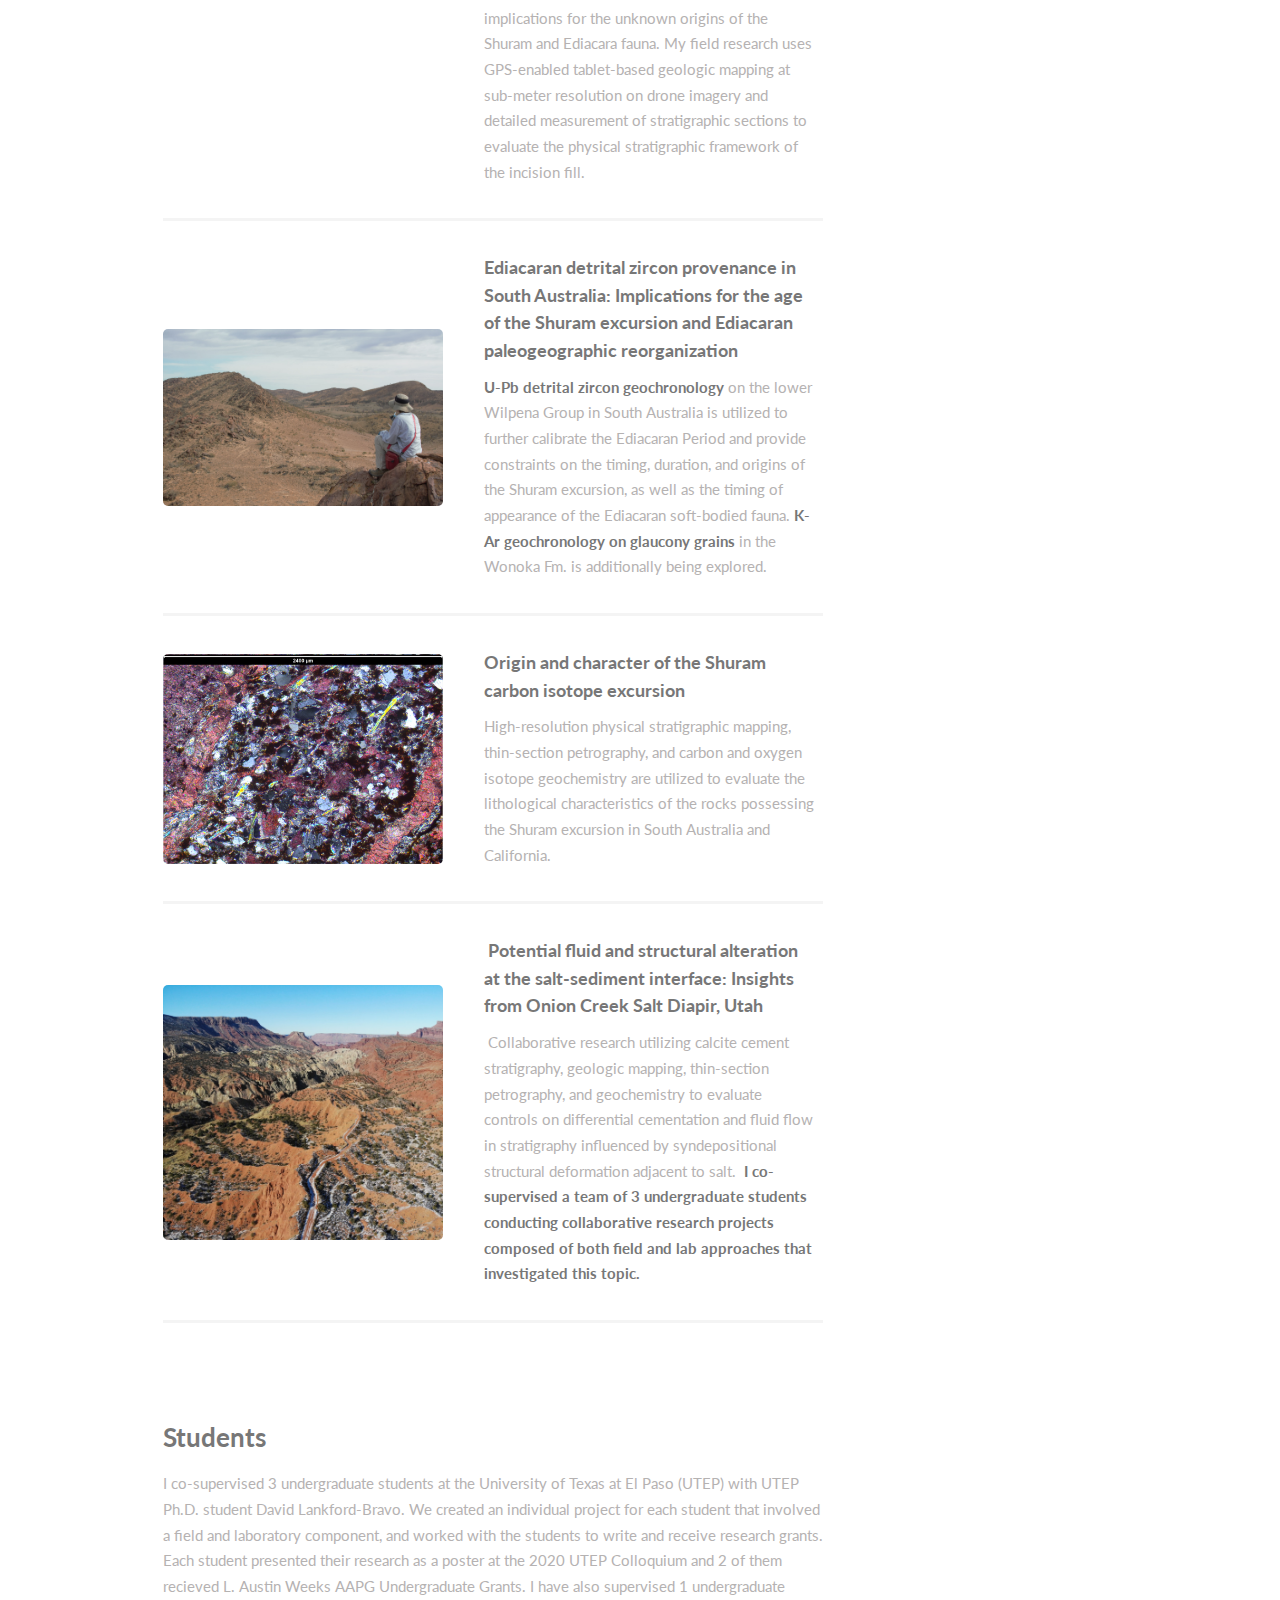
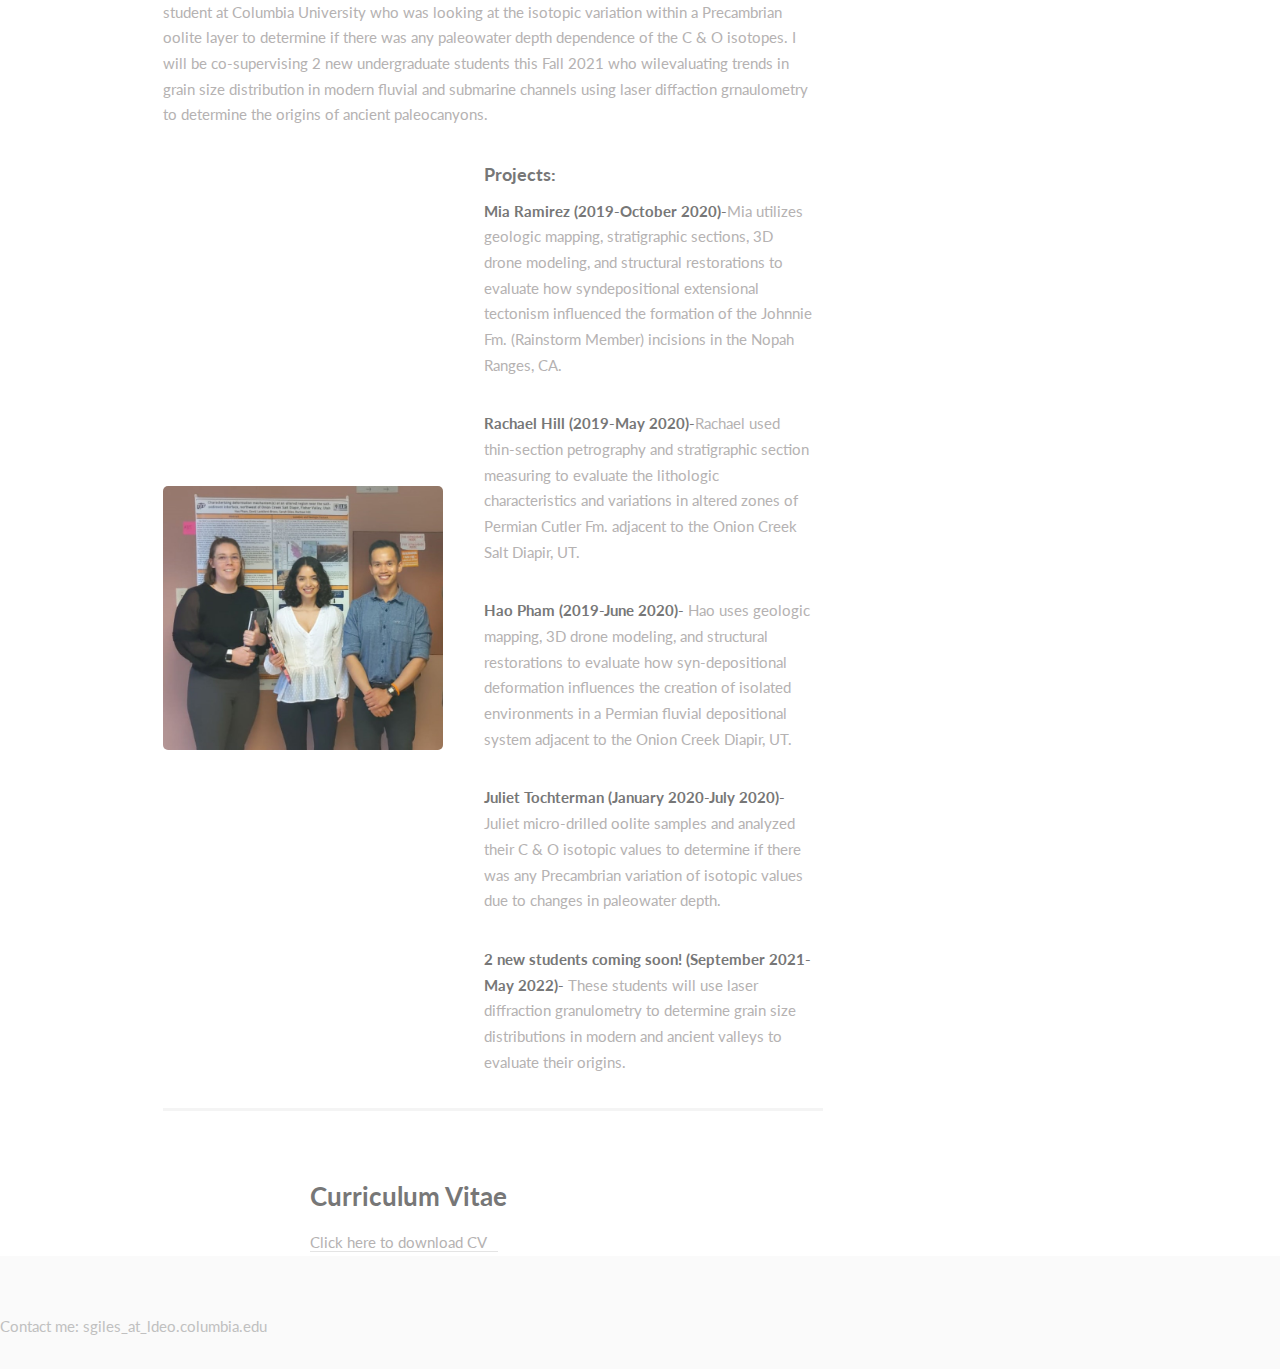
==== commit 7cc9002a: "Update index.html" ====
--- a/html5up-read-only/index.html
+++ b/html5up-read-only/index.html
@@ -17,8 +17,8 @@
 			<section id="header">
 				<header>
 					<span class="image avatar"><img src="SG_Website_Photo_square2.jpg" alt="Sarah Giles the Coolest" width="600" height="130" /></span>
-					<h1 id="logo"><a href="#">Sarah Giles</a></h1>
-				  <p>Ph.D. Student at Columbia University</p>
+					<h1 id="logo"><a href="#">Sarah M. Giles</a></h1>
+				  <p>Ph.D.&nbsp; Candidate at Columbia University</p>
 					<p>&nbsp;sgiles@ldeo.columbia.edu</p>
                 </header>
 				<nav id="nav">
@@ -60,7 +60,8 @@
 								<div class="container">
 									<h3>Education</h3>
 									<p>Ph.D. in Geology at Columbia University (2018-2023)</p>
-									<p>B.S. in Geology at Texas A&M University (2014-2018) </p>
+									<p>M.A. and M. Phil in Geology at Columbia University (2020, 2021)</p>
+								  <p>B.S. in Geology at Texas A&M University (2014-2018) </p>
 									
 									</ul>
 								</div>
@@ -76,7 +77,7 @@
 											<a href="#" class="image"><img src="SG_photo_inthefield.JPG" alt="" /></a>
 										  <div class="inner">
 											<h4>The origin of Ediacaran paleocanyons: Subaerial or submarine?</h4>
-											  <p>Incisions cut from a stratigraphic level within the Ediacaran Wonoka Fm. in South Australia (~ 1 km deep canyons) and the Johnnie Fm. in California (~120 m deep canyons). These paleocanyons are broadly coincident with the Shuram excursion and the emergence of the Ediacara fauna. The origin of both incisions remains debated, and could have implications for the unknown origins of the Shuram and Ediacara fauna. My field research uses GPS-enabled tablet-based geologic mapping at sub-meter resolution on drone imagery and&nbsp; detailed measurement of stratigraphic sections to evaluate the sequence stratigraphic framework of the incision fill. </p>
+											  <p>Incisions cut from a stratigraphic level within the Ediacaran Wonoka Fm. in South Australia (~ 1 km deep canyons) and the Johnnie Fm. in California (~120 m deep canyons). These paleocanyons are broadly coincident with the Shuram excursion and the emergence of the Ediacara fauna. The origin of both incisions remains debated, and could have implications for the unknown origins of the Shuram and Ediacara fauna. My field research uses GPS-enabled tablet-based geologic mapping at sub-meter resolution on drone imagery and&nbsp; detailed measurement of stratigraphic sections to evaluate the physical stratigraphic framework of the incision fill. </p>
 											</div>
 										</article>
 										<article>
@@ -89,15 +90,15 @@
 										<article>
 											<a href="#" class="image"><img src="thin section.jpg" alt="" /></a>
 											<div class="inner">
-												<h4>Origin of the Shuram excursion</h4>
-												<p>Sedimentlogy, thin-section petrography, and carbon and oxygen isotope geochemistry are utilized to evaluate the lithological characteristics of the Shuram excursion in South Australia and California. Chemostratigraphy is used to determine the stratigraphic level of paleocanyon incision as well as the level incision corresponds with the Shuram excursion. Additionally, the chemostratigraphic level of allochthonous salt breakout in South Australia is currently being evaluated as it broadly corresponds with the level of the Shuram excursion and Wonoka paleocanyon incision. </p>
+												<h4>Origin and character of the Shuram carbon isotope excursion</h4>
+												<p>High-resolution physical stratigraphic mapping, thin-section petrography, and carbon and oxygen isotope geochemistry are utilized to evaluate the lithological characteristics of the rocks possessing the Shuram excursion in South Australia and California.</p>
 										    </div>
 										</article>
 										<article>
 											<a href="#" class="image"><img src="Picture1.jpg" alt="" /></a>
 										  <div class="inner">
-											<h4>&nbsp;Potential fluid alteration at the salt-sediment interface: Insights from Onion Creek Salt Diapir, Utah</h4>
-											  <p>&nbsp;Collaborative research utilizing calcite cement stratigraphy, geologic mapping, thin-section petrography, and geochemistry to evaluate controls on differential cementation and fluid flow in stratigraphy influenced by syndepositional structural deformation adjacent to salt.&nbsp; <strong>I co-supervise a team of 3 undergraduate students conducting collaborative research projects composed of both field and lab approaches. </strong></p>
+											<h4>&nbsp;Potential fluid and structural alteration at the salt-sediment interface: Insights from Onion Creek Salt Diapir, Utah</h4>
+											  <p>&nbsp;Collaborative research utilizing calcite cement stratigraphy, geologic mapping, thin-section petrography, and geochemistry to evaluate controls on differential cementation and fluid flow in stratigraphy influenced by syndepositional structural deformation adjacent to salt.&nbsp; <strong>I co-supervised a team of 3 undergraduate students conducting collaborative research projects composed of both field and lab approaches that investigated this topic. </strong></p>
 										  </div>
 										</article>
 										<article>
@@ -111,15 +112,20 @@
 							<section id="four">
 								<div class="container">
 	<h3>Students&nbsp;</h3>
-									<p>I co-supervise 3 undergraduate students at the University of Texas at El Paso (UTEP) with UTEP Ph.D. student David Lankford-Bravo. We created an individual project for each student that involved a field and laboratory component, and worked with the students to write and receive research grants. Each student presented their research as a poster at the 2020 UTEP Colloquium. </p>
+									<p>I co-supervised 3 undergraduate students at the University of Texas at El Paso (UTEP) with UTEP Ph.D. student David Lankford-Bravo. We created an individual project for each student that involved a field and laboratory component, and worked with the students to write and receive research grants. Each student presented their research as a poster at the 2020 UTEP Colloquium and 2 of them recieved L. Austin Weeks AAPG Undergraduate Grants. 
+									I have also supervised 1 undergraduate student at Columbia University who was looking at the isotopic variation within a Precambrian oolite layer to determine if there was any paleowater depth dependence of the C &amp; O isotopes. 
+									
+									I will be co-supervising 2 new undergraduate students this Fall 2021 who wilevaluating trends in grain size distribution in modern fluvial and submarine channels using laser diffaction grnaulometry to determine the origins of ancient paleocanyons.&nbsp; &nbsp; &nbsp; &nbsp; </p>
 									<div class="features">
 										<article>
 										  <a href="#" class="image"><img src="Students.jpg" alt="" /></a>
 											<div class="inner">
 												<h4>Projects:&nbsp;&nbsp; </h4> 
-											  <p><strong> Mia Ramirez (2019-Present)-</strong>Mia utilizes geologic mapping, stratigraphic sections, 3D drone modeling, and structural restorations to evaluate how syndepositional extensional tectonism influenced the formation of the Johnnie Fm. (Rainstorm Member) incisions in the Nopah Ranges, CA.&nbsp;</p>
+											  <p><strong> Mia Ramirez (2019-October 2020)-</strong>Mia utilizes geologic mapping, stratigraphic sections, 3D drone modeling, and structural restorations to evaluate how syndepositional extensional tectonism influenced the formation of the Johnnie Fm. (Rainstorm Member) incisions in the Nopah Ranges, CA.&nbsp;</p>
 											  <p><strong>Rachael Hill (2019-May 2020)-</strong>Rachael used thin-section petrography and stratigraphic section measuring to evaluate the lithologic characteristics and variations in altered zones of Permian Cutler Fm. adjacent to the Onion Creek Salt Diapir, UT.&nbsp;</p>
-												<p><strong>Hao Pham (2019-Present)- </strong>Hao uses geologic mapping, 3D drone modeling, and structural restorations to evaluate how syn-depositional deformation influences the creation of isolated environments in a Permian fluvial depositional system adjacent to the Onion Creek Diapir, UT.</p>
+												<p><strong>Hao Pham (2019-June 2020)- </strong>Hao uses geologic mapping, 3D drone modeling, and structural restorations to evaluate how syn-depositional deformation influences the creation of isolated environments in a Permian fluvial depositional system adjacent to the Onion Creek Diapir, UT.</p>
+												<p><strong>Juliet Tochterman (January 2020-July 2020)- </strong>Juliet micro-drilled oolite samples and analyzed their C & O isotopic values to determine if there was any Precambrian variation of isotopic values due to changes in paleowater depth. </p>
+												<p><strong> 2 new students coming soon! (September 2021-May 2022)- </strong>These students will use laser diffraction granulometry to determine grain size distributions in modern and ancient valleys to evaluate their origins. </p>
                                             </div>
 	</article>
 										<article>
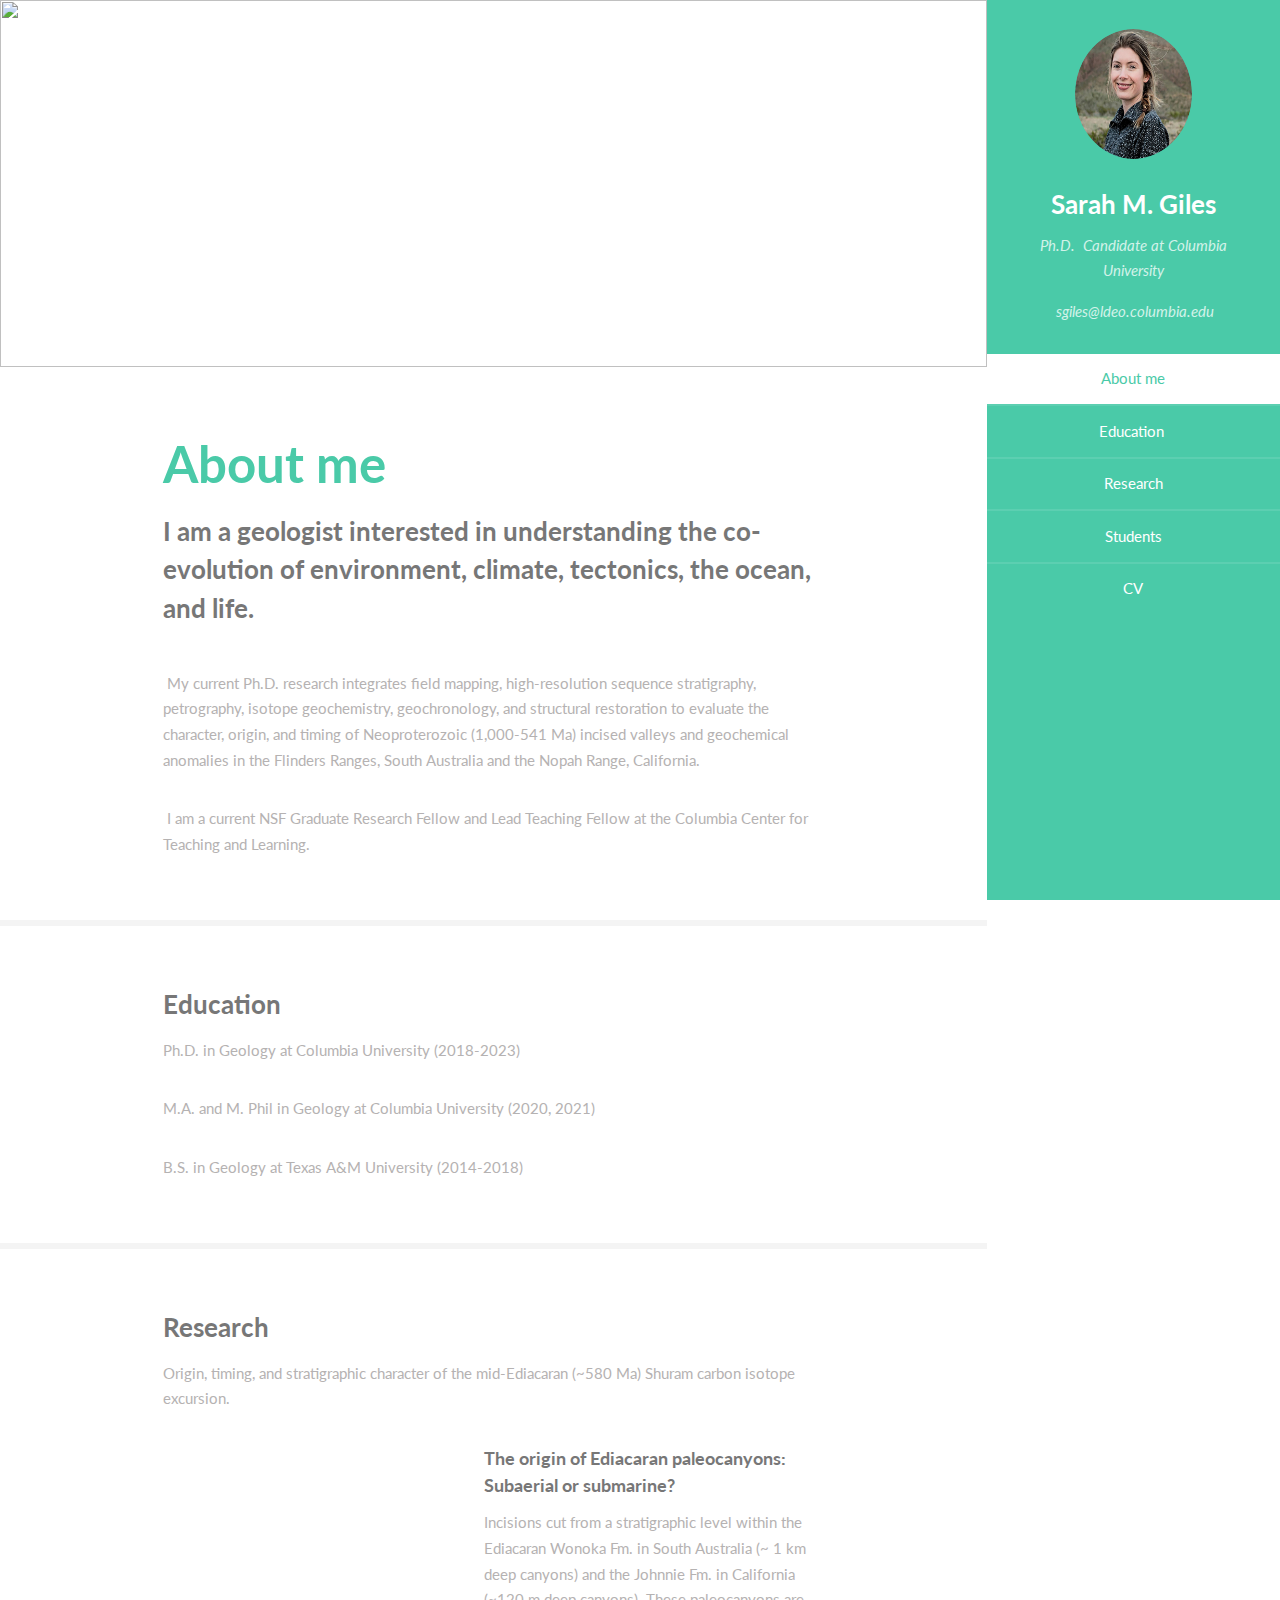
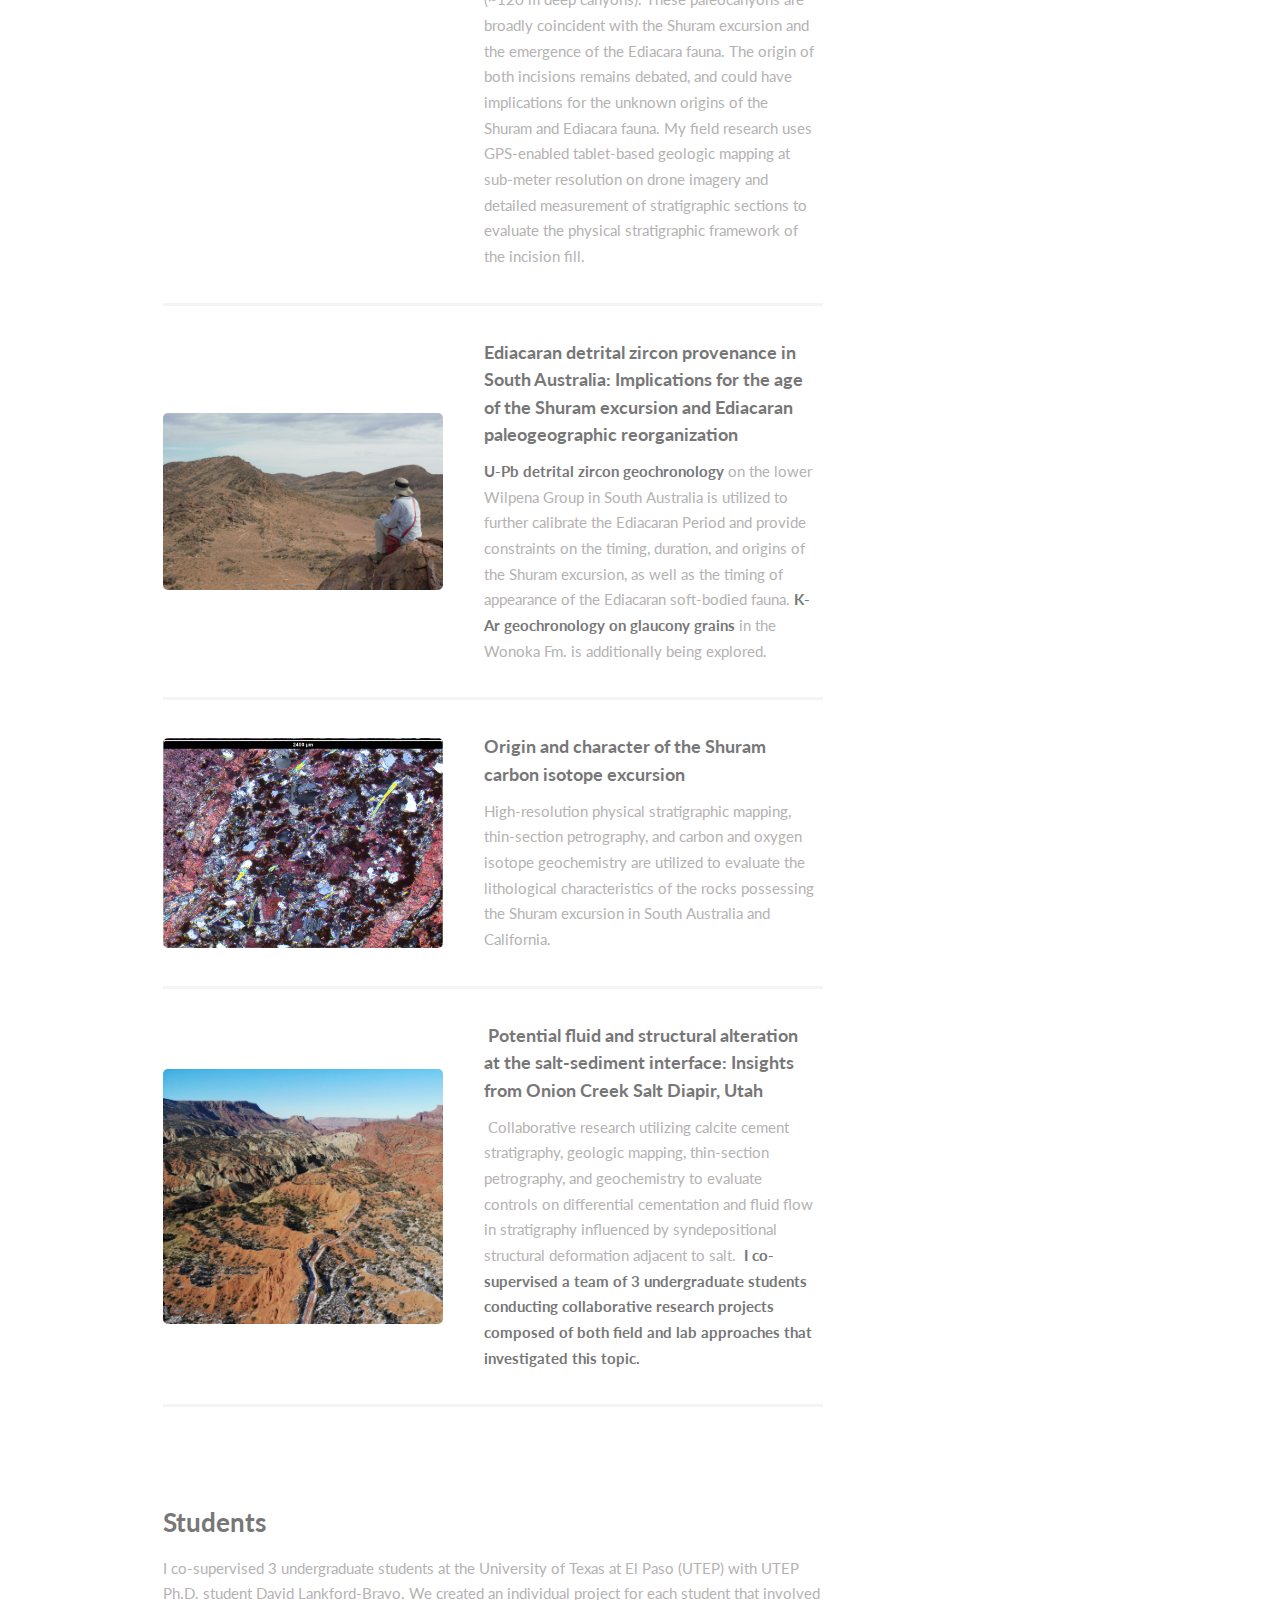
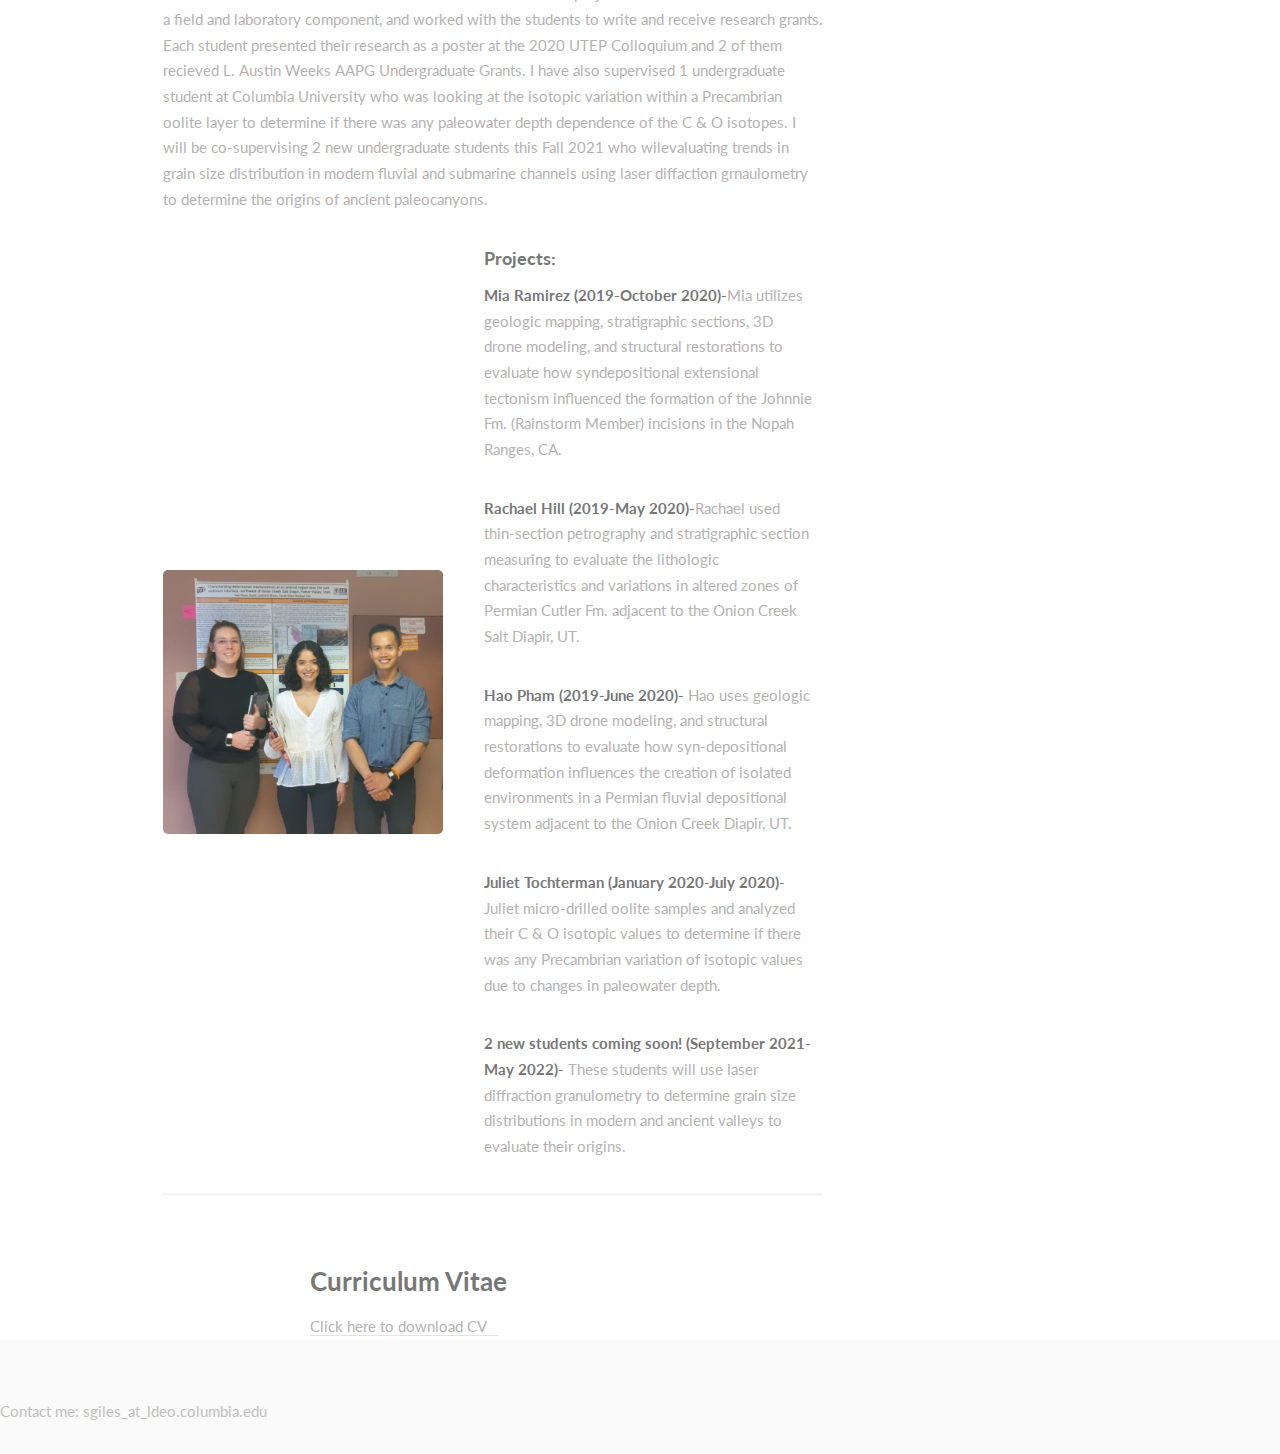
==== commit fb2becd7: "Update index.html" ====
--- a/html5up-read-only/index.html
+++ b/html5up-read-only/index.html
@@ -51,8 +51,10 @@
 									  <h2>About me</h2>
 										<p>I am a geologist interested in understanding the co-evolution of environment, climate, tectonics, the ocean, and life.</p>
                                   </header>
-									<p>&nbsp;My current Ph.D. research integrates geologic mapping, sedimentology, stratigraphy, isotope geochemistry, and geochronology to evaluate the origins, timing and stratigraphic context of the mid-Ediacaran (~580 Ma) Shuram carbon isotope excursion in South Australia and Death Valley, California.</p>
-								</div>
+								  <p>&nbsp;My current Ph.D. research integrates  field mapping, high-resolution sequence stratigraphy, petrography, isotope geochemistry, geochronology, and structural restoration to evaluate the character, origin, and timing of Neoproterozoic (1,000-541 Ma) incised valleys and geochemical anomalies in the Flinders Ranges, South Australia and the Nopah Range, California.</p>
+									<p>&nbsp;I am a current NSF Graduate Research Fellow and Lead Teaching Fellow at the Columbia Center for Teaching and Learning.
+								  </p>
+                                </div>
 							</section>
 
 						<!-- Two -->
